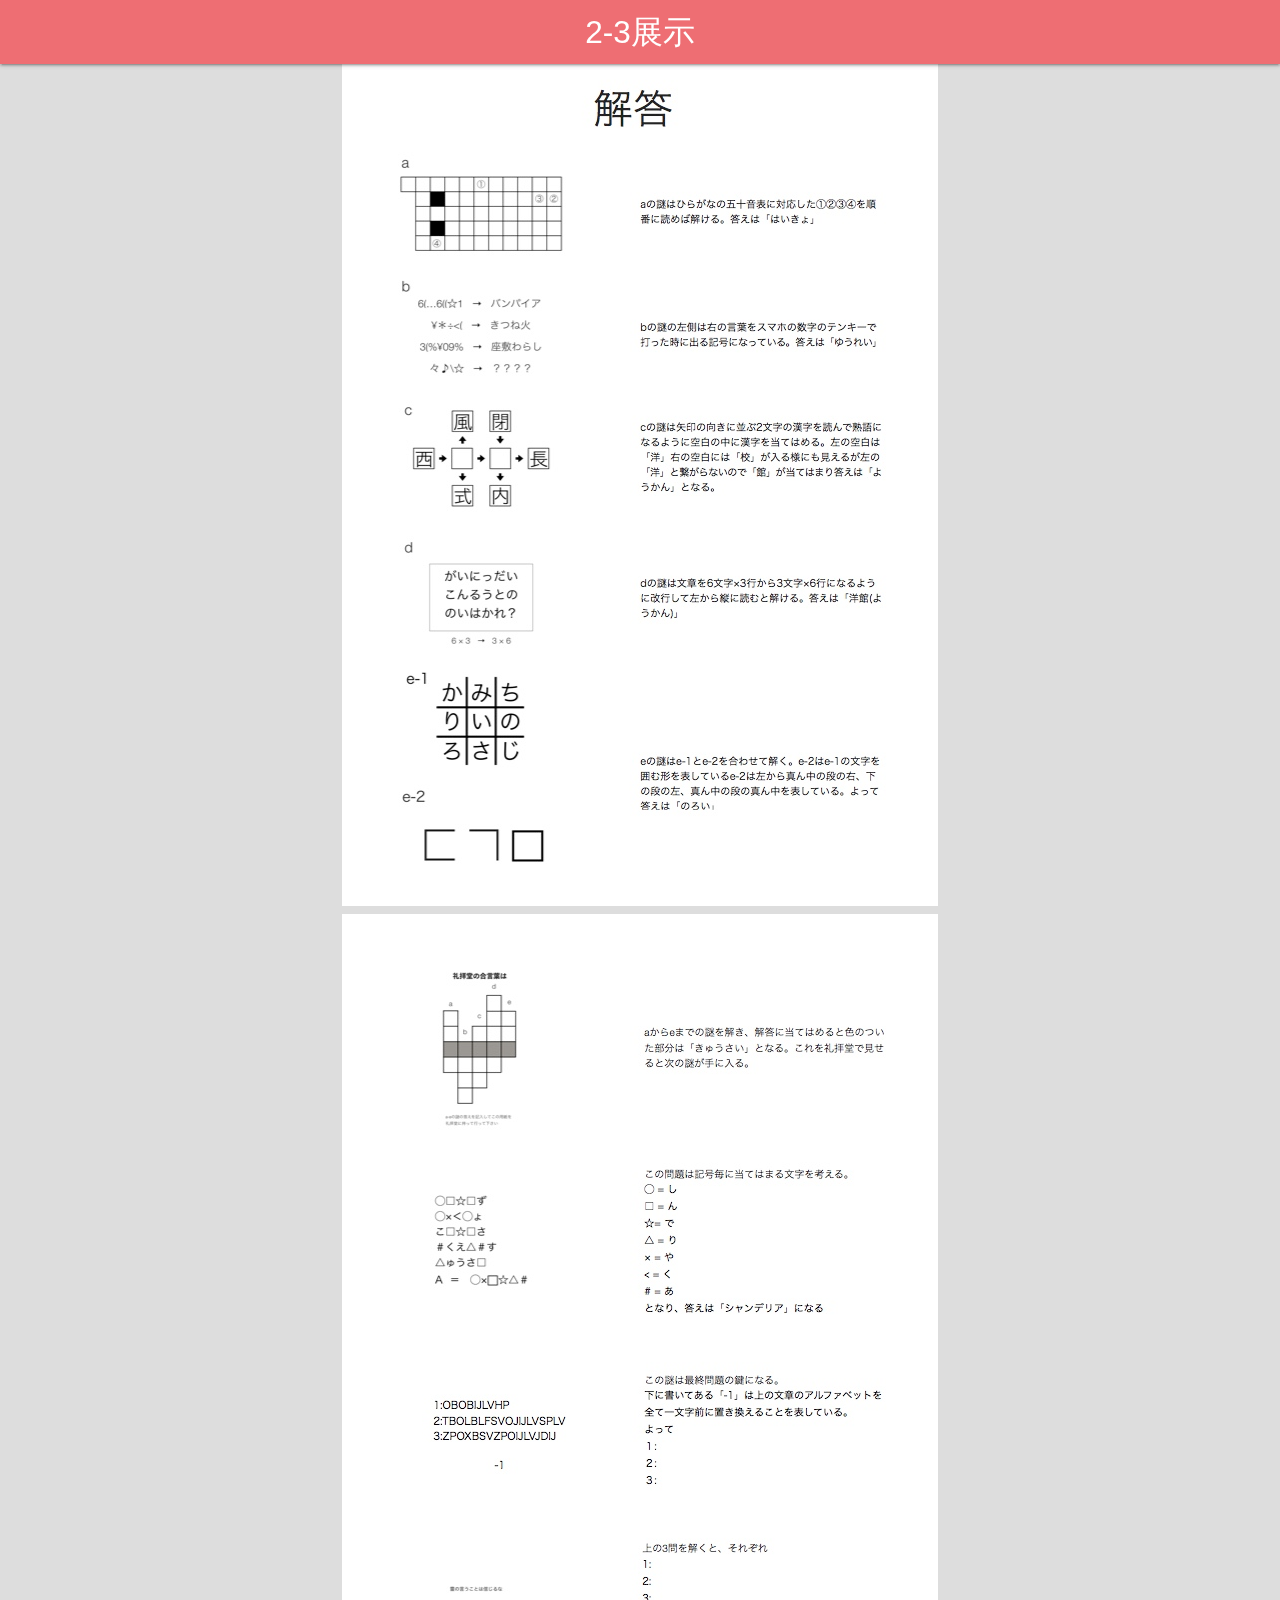
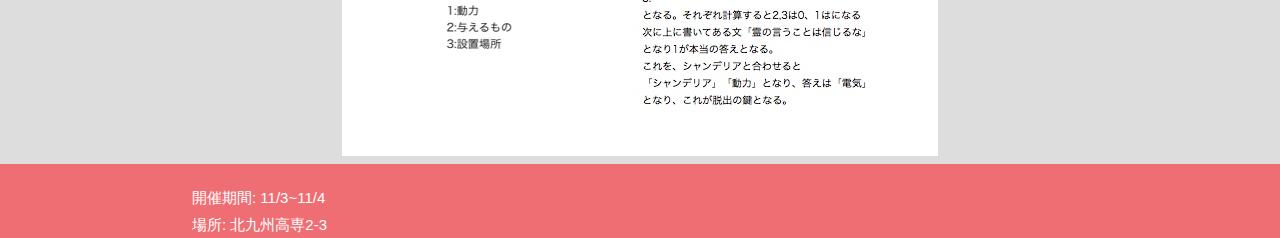
==== 2-3展示用.html @ b3929832 "b" ====
<!doctype html>
<html>
<head>
<meta charset="UTF-8">
<title>2-3展示用</title>
	
	<link href="https://fonts.googleapis.com/icon?family=Material+Icons" rel="stylesheet">
	<link rel="stylesheet" href="https://cdnjs.cloudflare.com/ajax/libs/materialize/1.0.0/css/materialize.min.css">
	<link rel="stylesheet" href="reset.css">
	<link rel="stylesheet" href="answer.css">
</head>

<body>
	<header>
		<div class="navbar-fixed">
				<nav>
					<div class="nav-wrapper　z-depth-5">
						<a href="#" class="brand-logo center"><p>2-3展示</p></a>
					</div>
				</nav>
			</div>
	</header>
	<main>
		<div class="mc">
			
			<div class="answers">
				<p><img src="img/展示1.jpg" alt="展示1"></p>
				<p><img src="img/展示2.jpg" alt="展示2"></p>
			</div>
			
			
		</div>
	</main>
	<footer class="page-footer">
		<div class="container">
			<p>開催期間: 11/3~11/4</p>
			<p>場所: 北九州高専2-3</p>
		</div>
	</footer>
	<script src="https://cdnjs.cloudflare.com/ajax/libs/materialize/1.0.0/js/materialize.min.js"></script>
</body>
</html>
---- answer.css ----
@media screen and (min-width:481px){
	body{
		background: #ddd;
	}
	.mc{
		width: 1200px;
		margin: 0 auto;
		background: #ddd;
	}
	.answers{
		margin: 0 auto;
		text-align: center;
	}
}
@media screen and (max-width:480px){
	
}
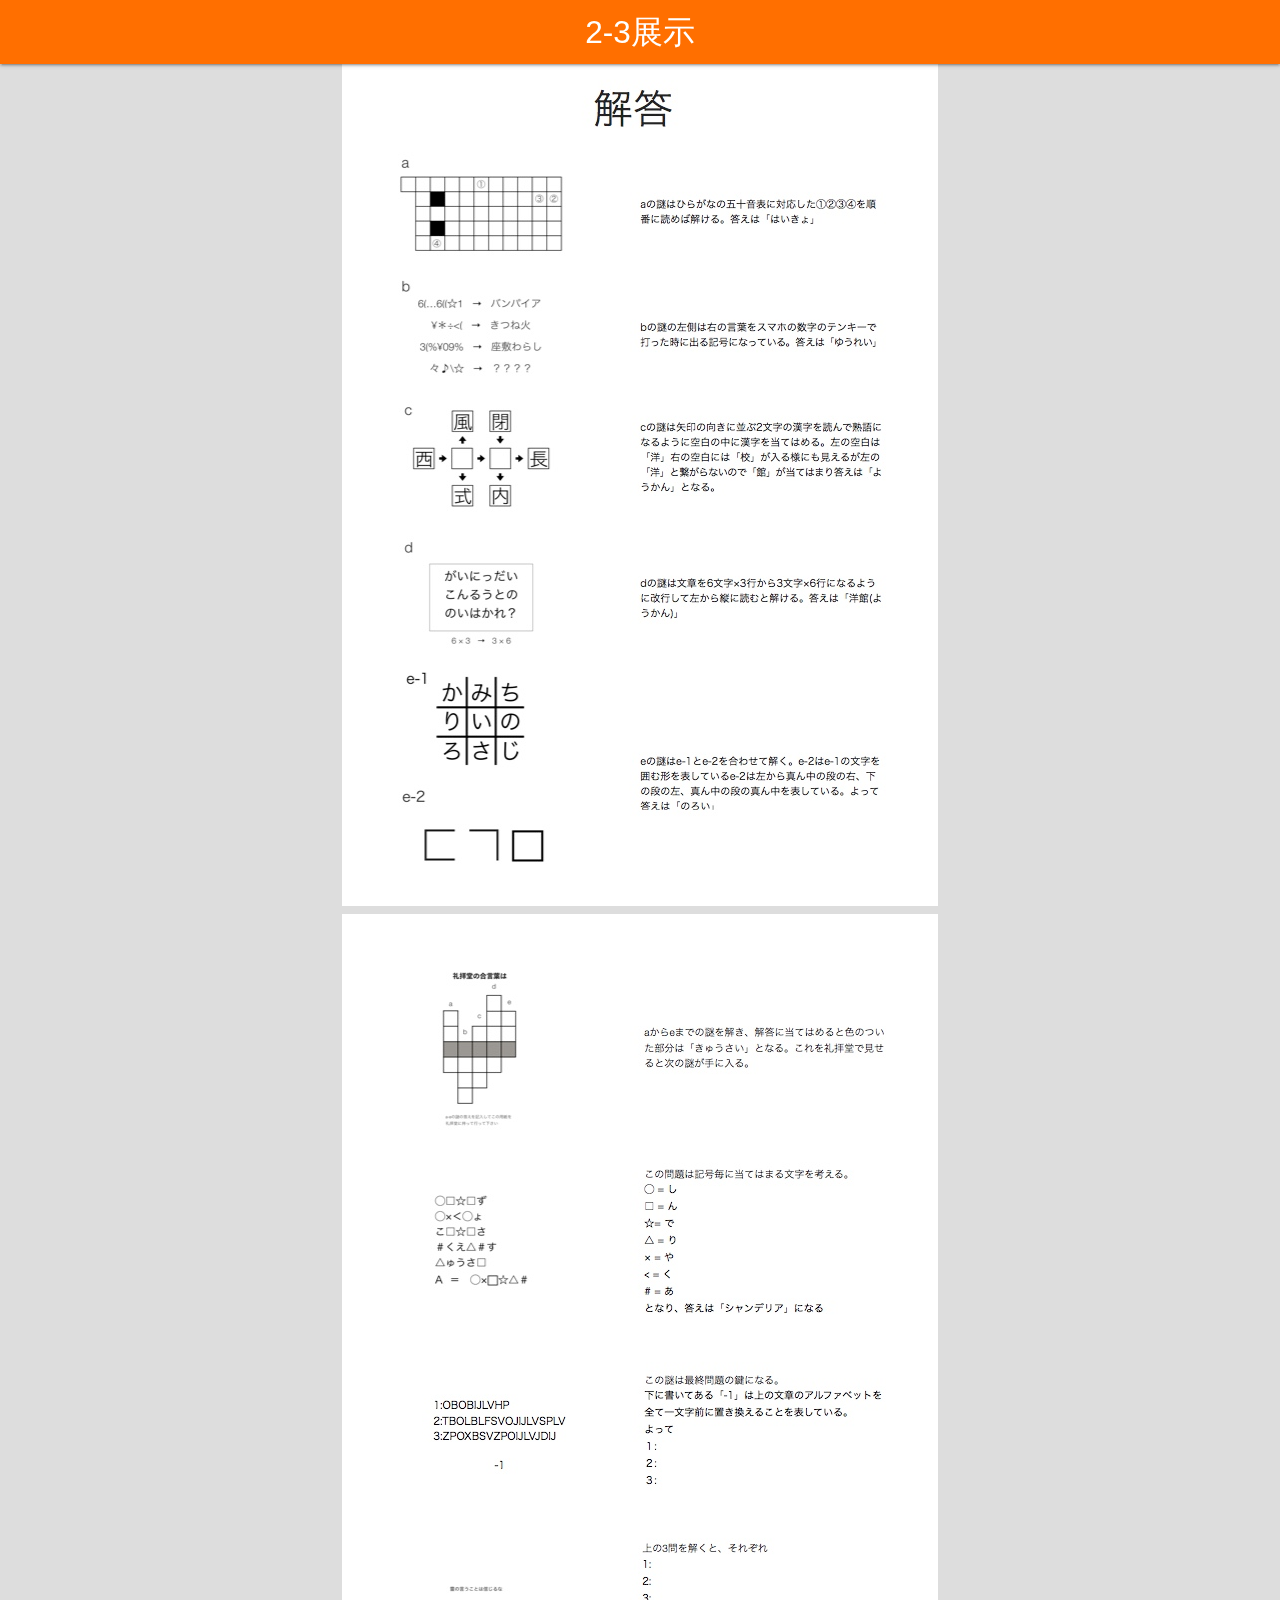
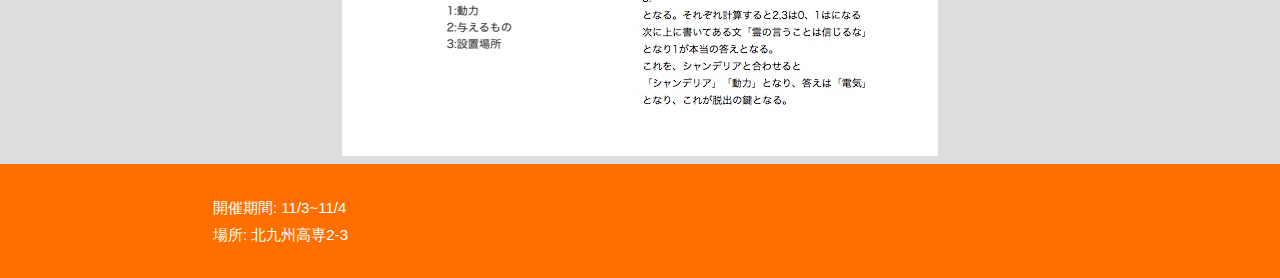
==== commit c5d01032: "f" ====
--- a/2-3展示用.html
+++ b/2-3展示用.html
@@ -3,7 +3,8 @@
 <head>
 <meta charset="UTF-8">
 <title>2-3展示用</title>
-	
+	<meta name="viewport" content="width=device-width,initial-scale=1">
+	<meta name="Description" content="北九州高専　高専祭　2-3解答表示用のホームページです。">
 	<link href="https://fonts.googleapis.com/icon?family=Material+Icons" rel="stylesheet">
 	<link rel="stylesheet" href="https://cdnjs.cloudflare.com/ajax/libs/materialize/1.0.0/css/materialize.min.css">
 	<link rel="stylesheet" href="reset.css">
@@ -13,7 +14,7 @@
 <body>
 	<header>
 		<div class="navbar-fixed">
-				<nav>
+				<nav class="#ff6f00 amber darken-4">
 					<div class="nav-wrapper　z-depth-5">
 						<a href="#" class="brand-logo center"><p>2-3展示</p></a>
 					</div>
@@ -31,7 +32,7 @@
 			
 		</div>
 	</main>
-	<footer class="page-footer">
+	<footer class="page-footer #ff6f00 amber darken-4">
 		<div class="container">
 			<p>開催期間: 11/3~11/4</p>
 			<p>場所: 北九州高専2-3</p>
--- a/answer.css
+++ b/answer.css
@@ -1,3 +1,6 @@
+.page-footer{
+	padding: 2em;
+}
 @media screen and (min-width:481px){
 	body{
 		background: #ddd;
@@ -13,5 +16,7 @@
 	}
 }
 @media screen and (max-width:480px){
-	
+	body{
+		background: #ddd;
+	}
 }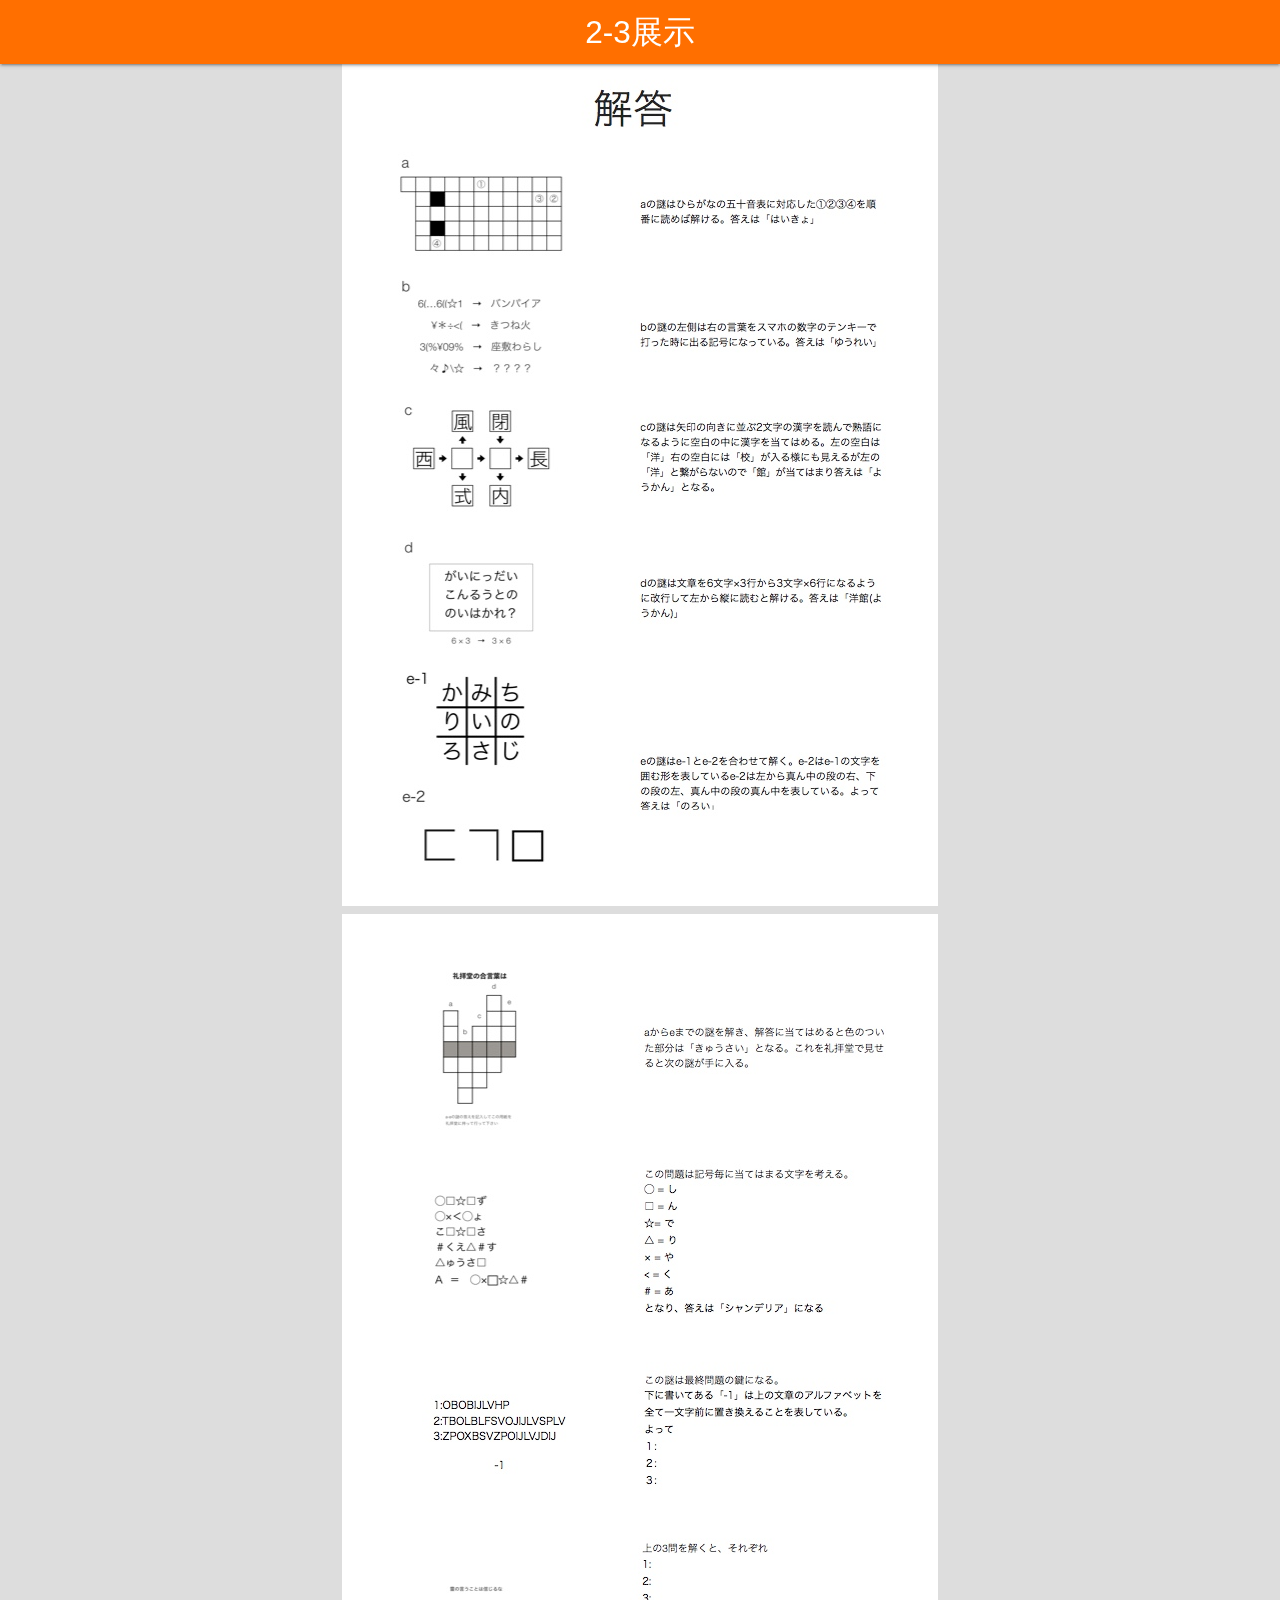
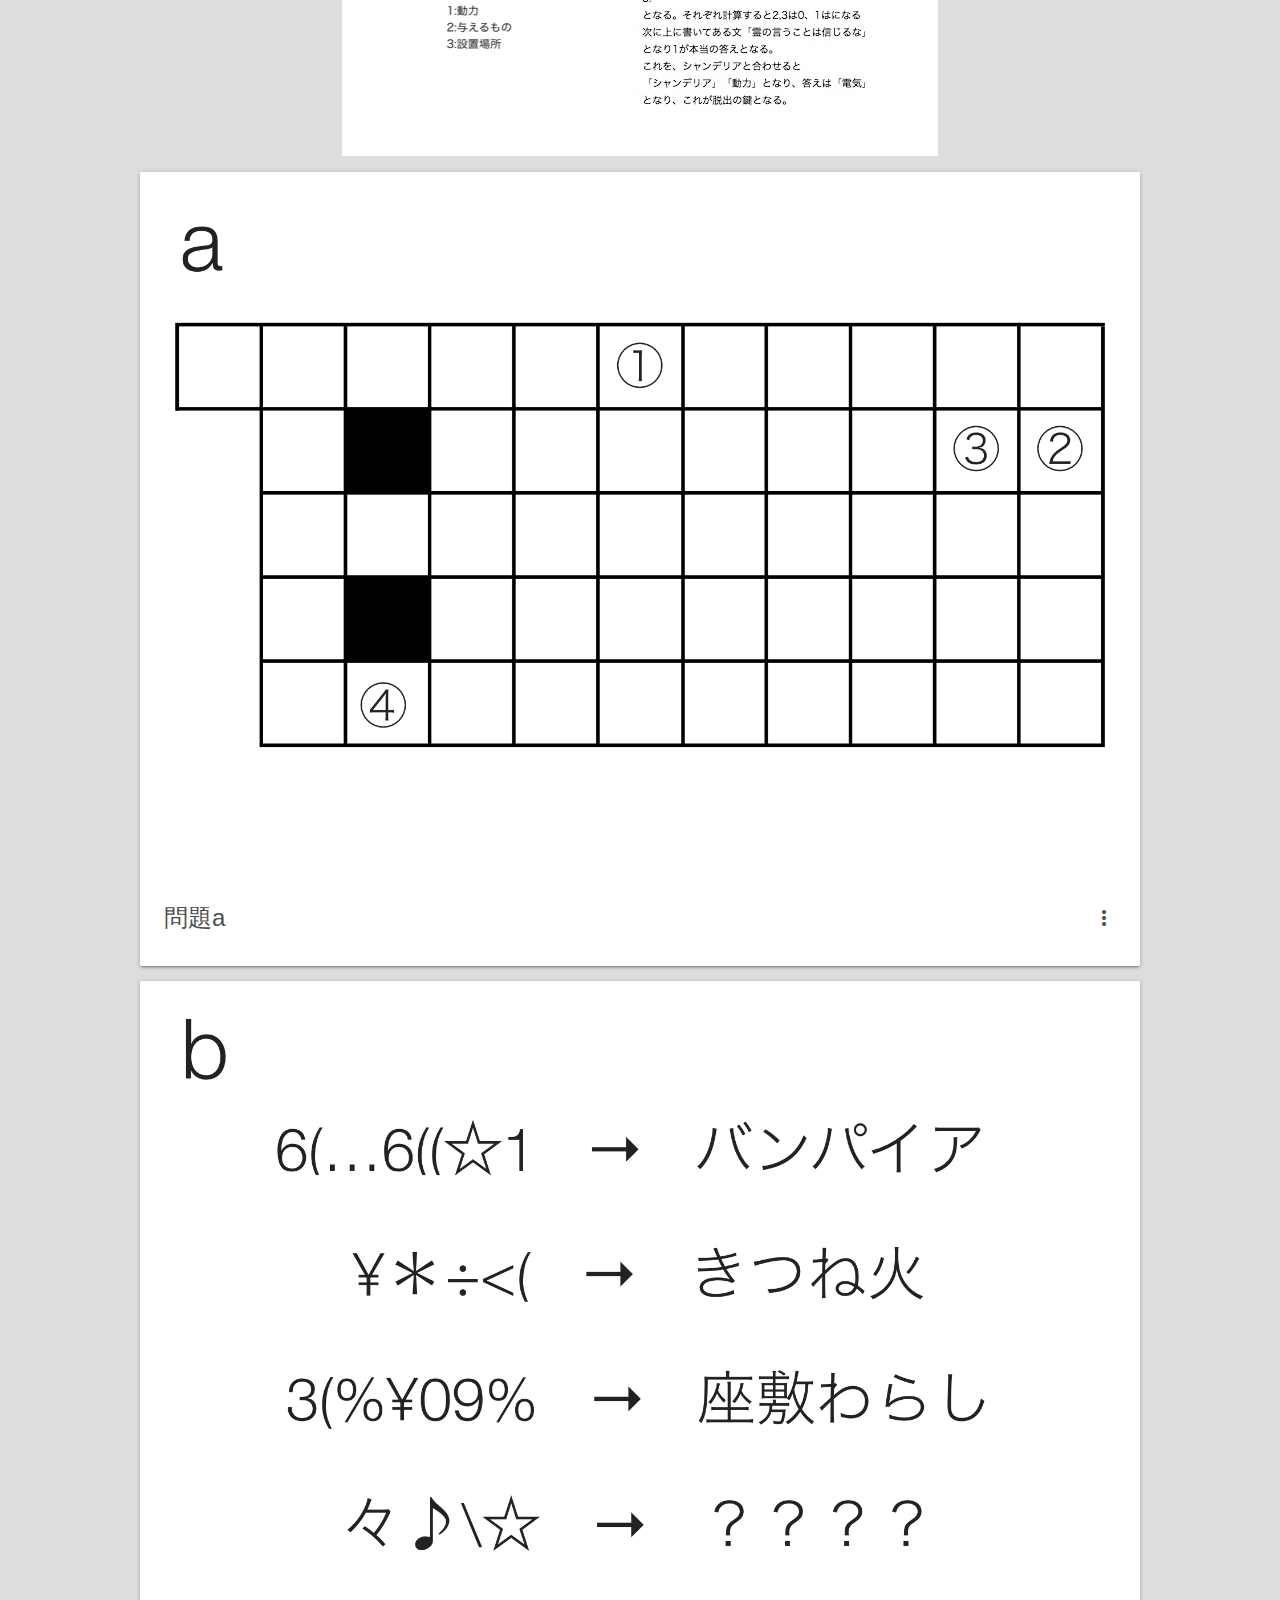
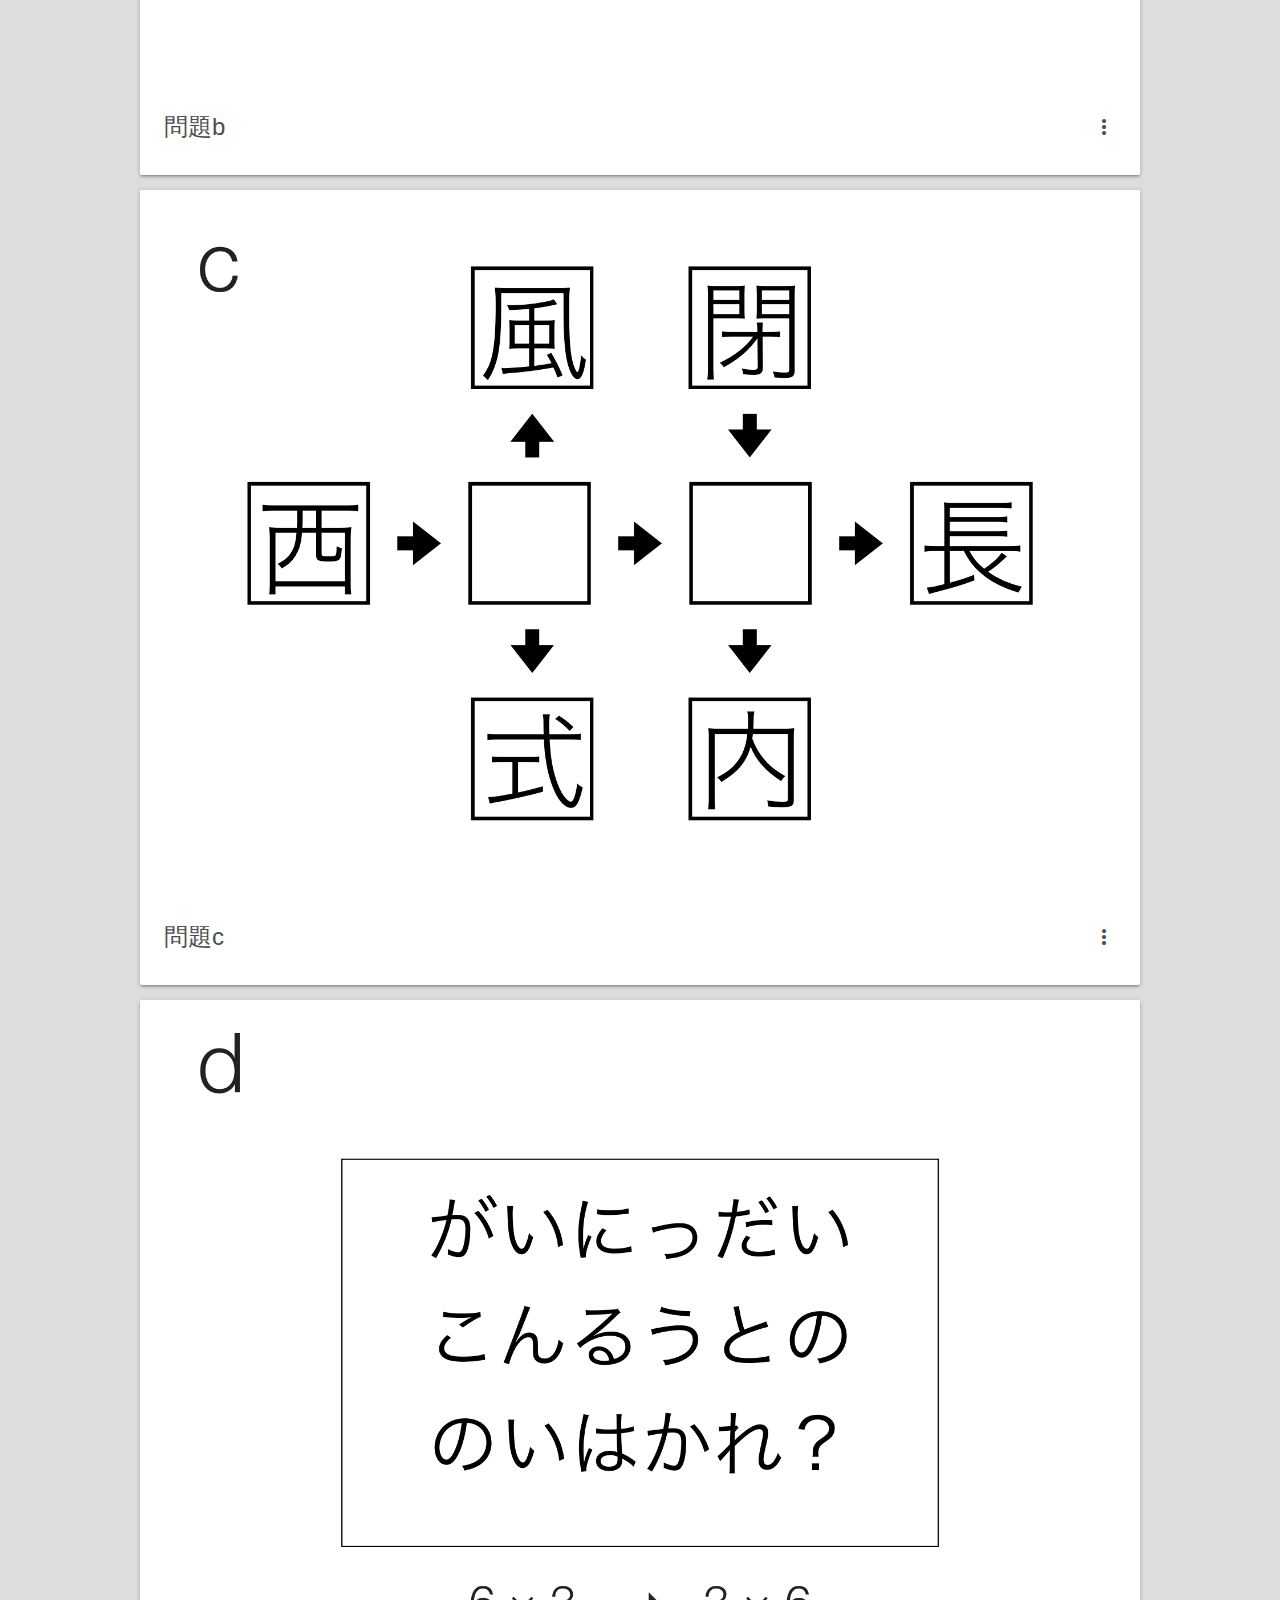
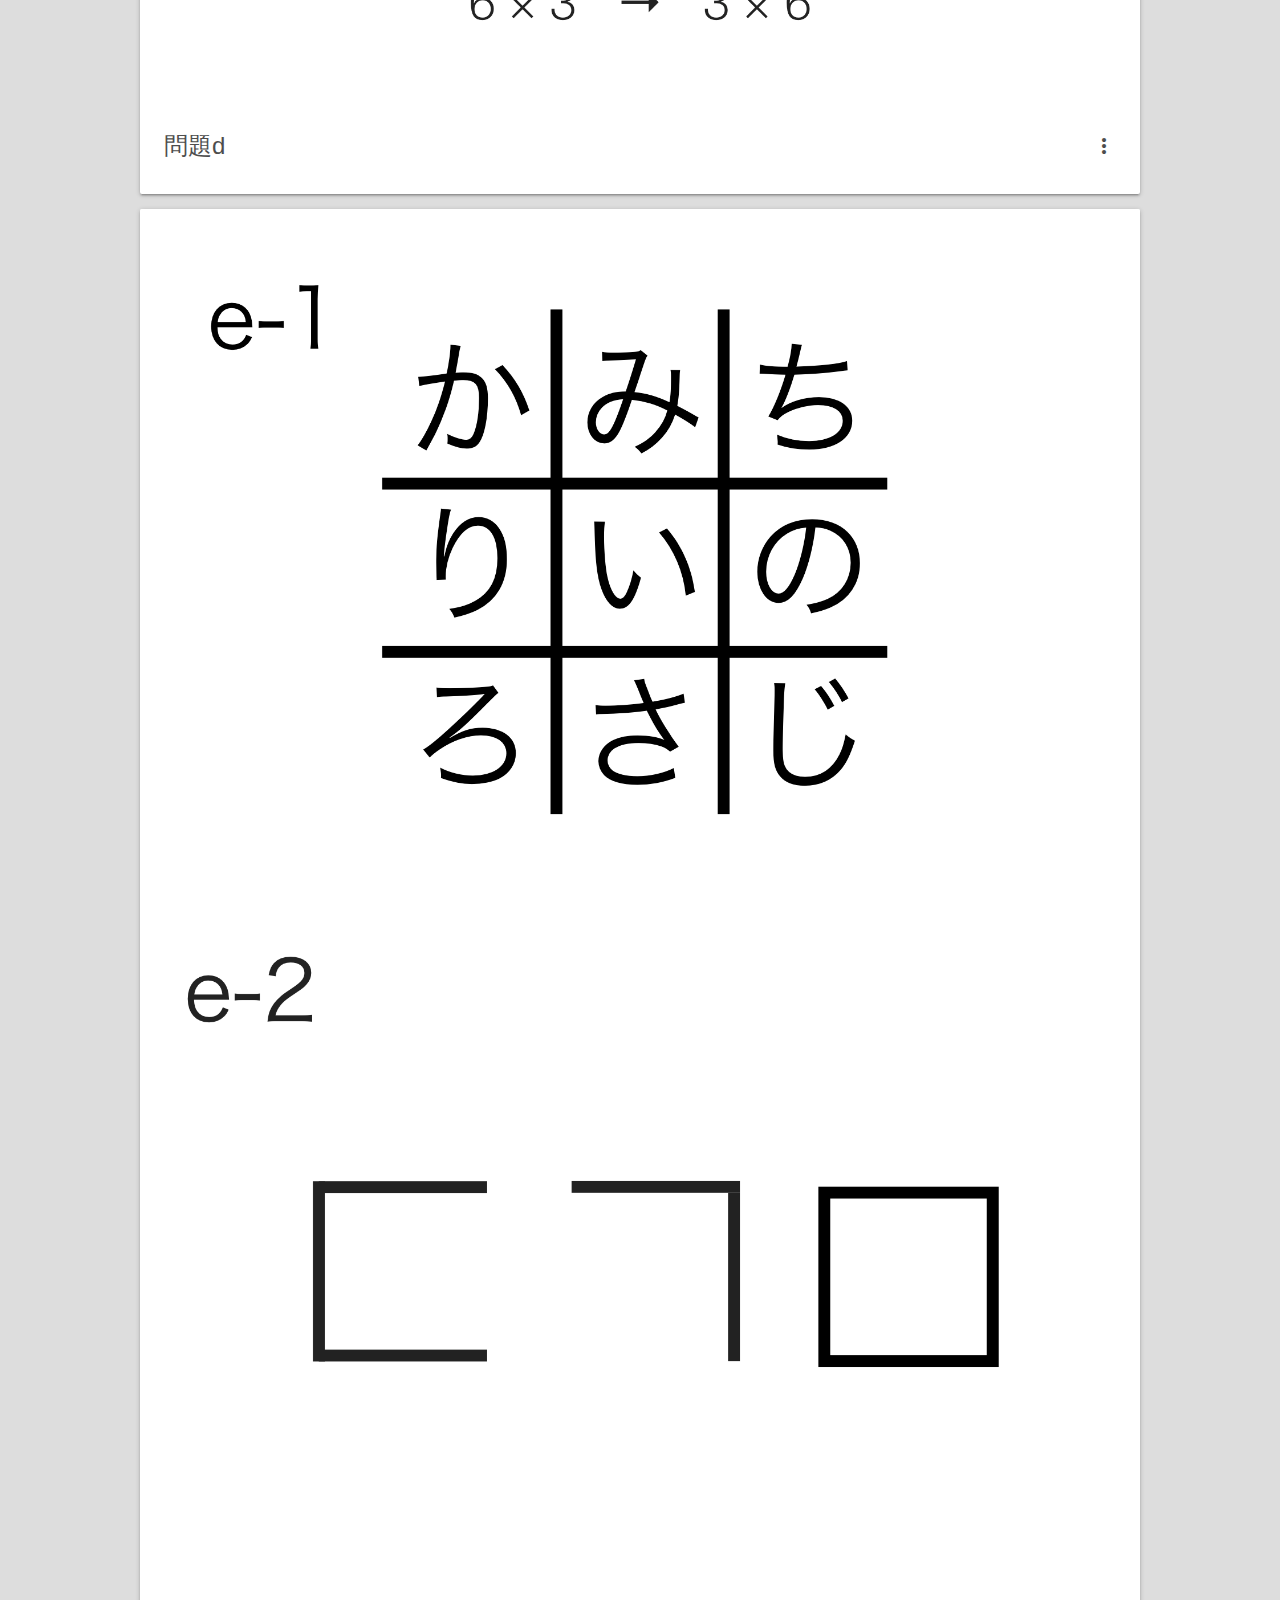
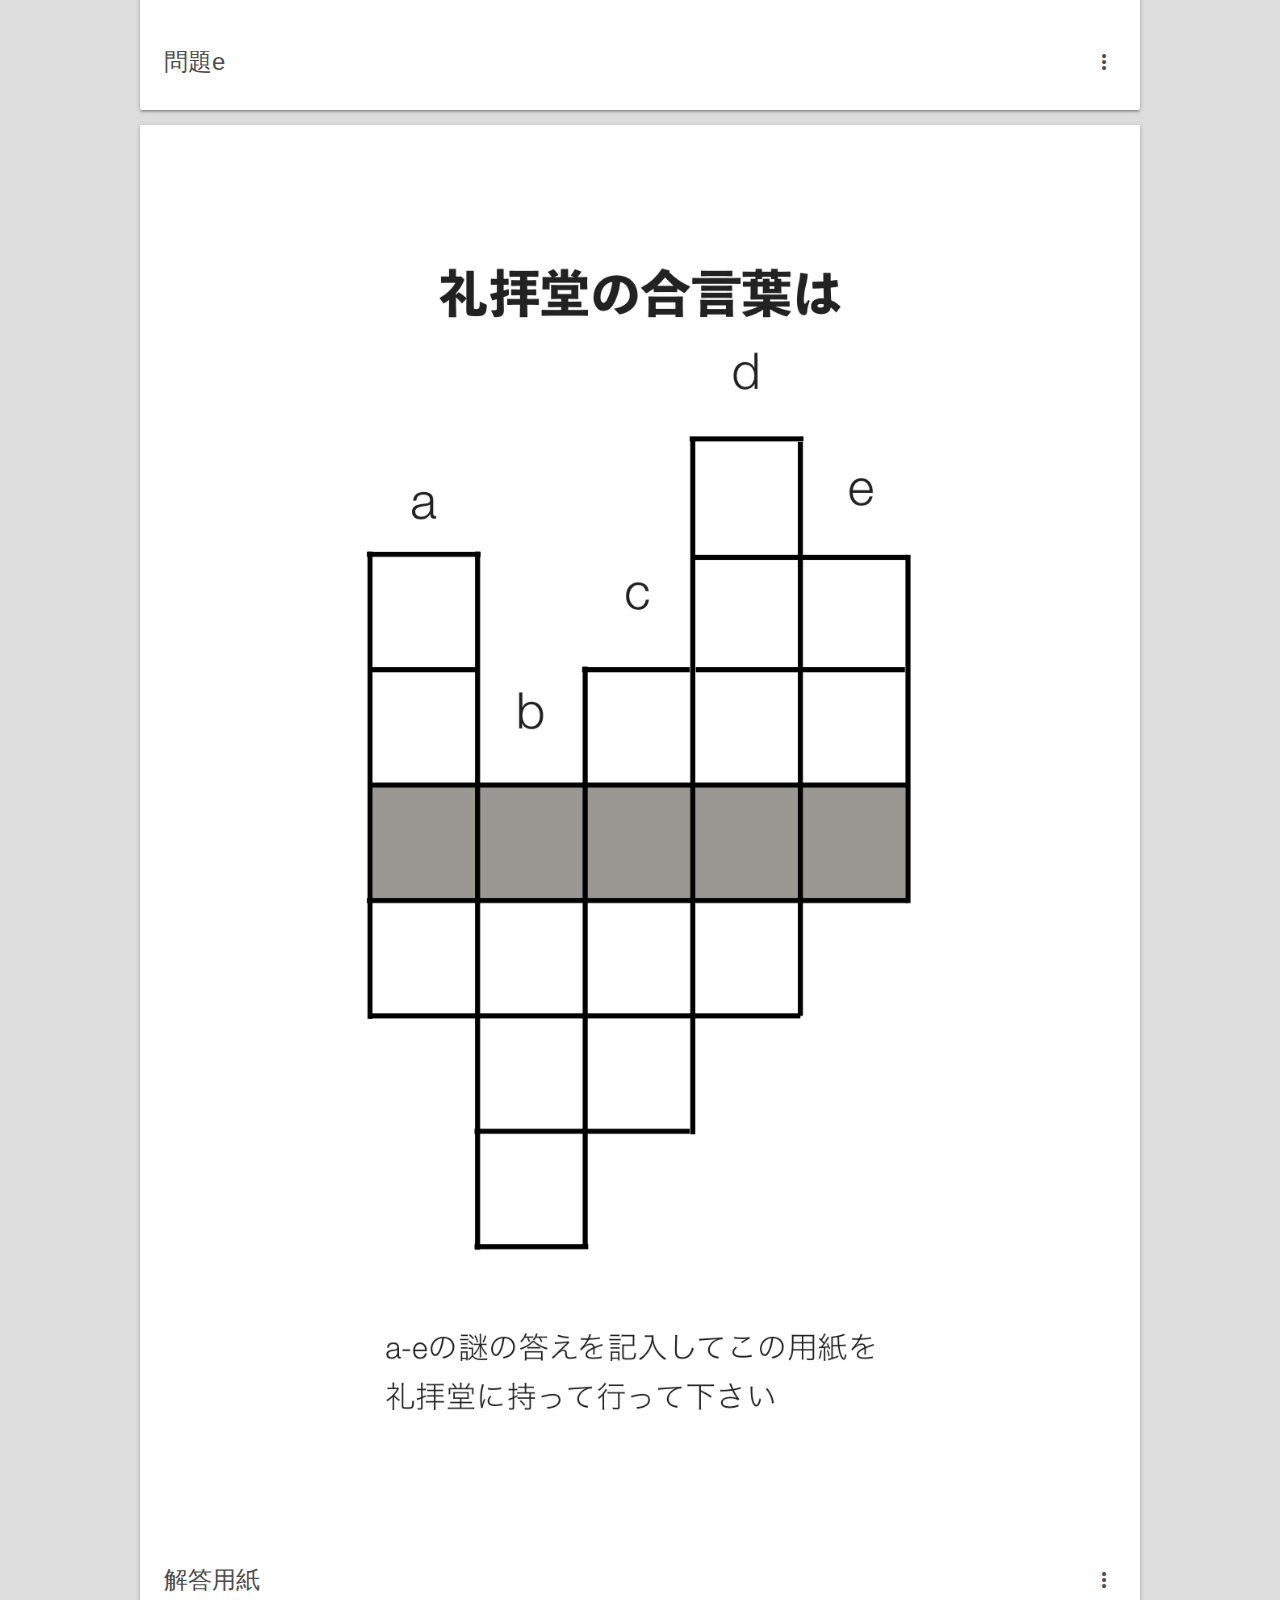
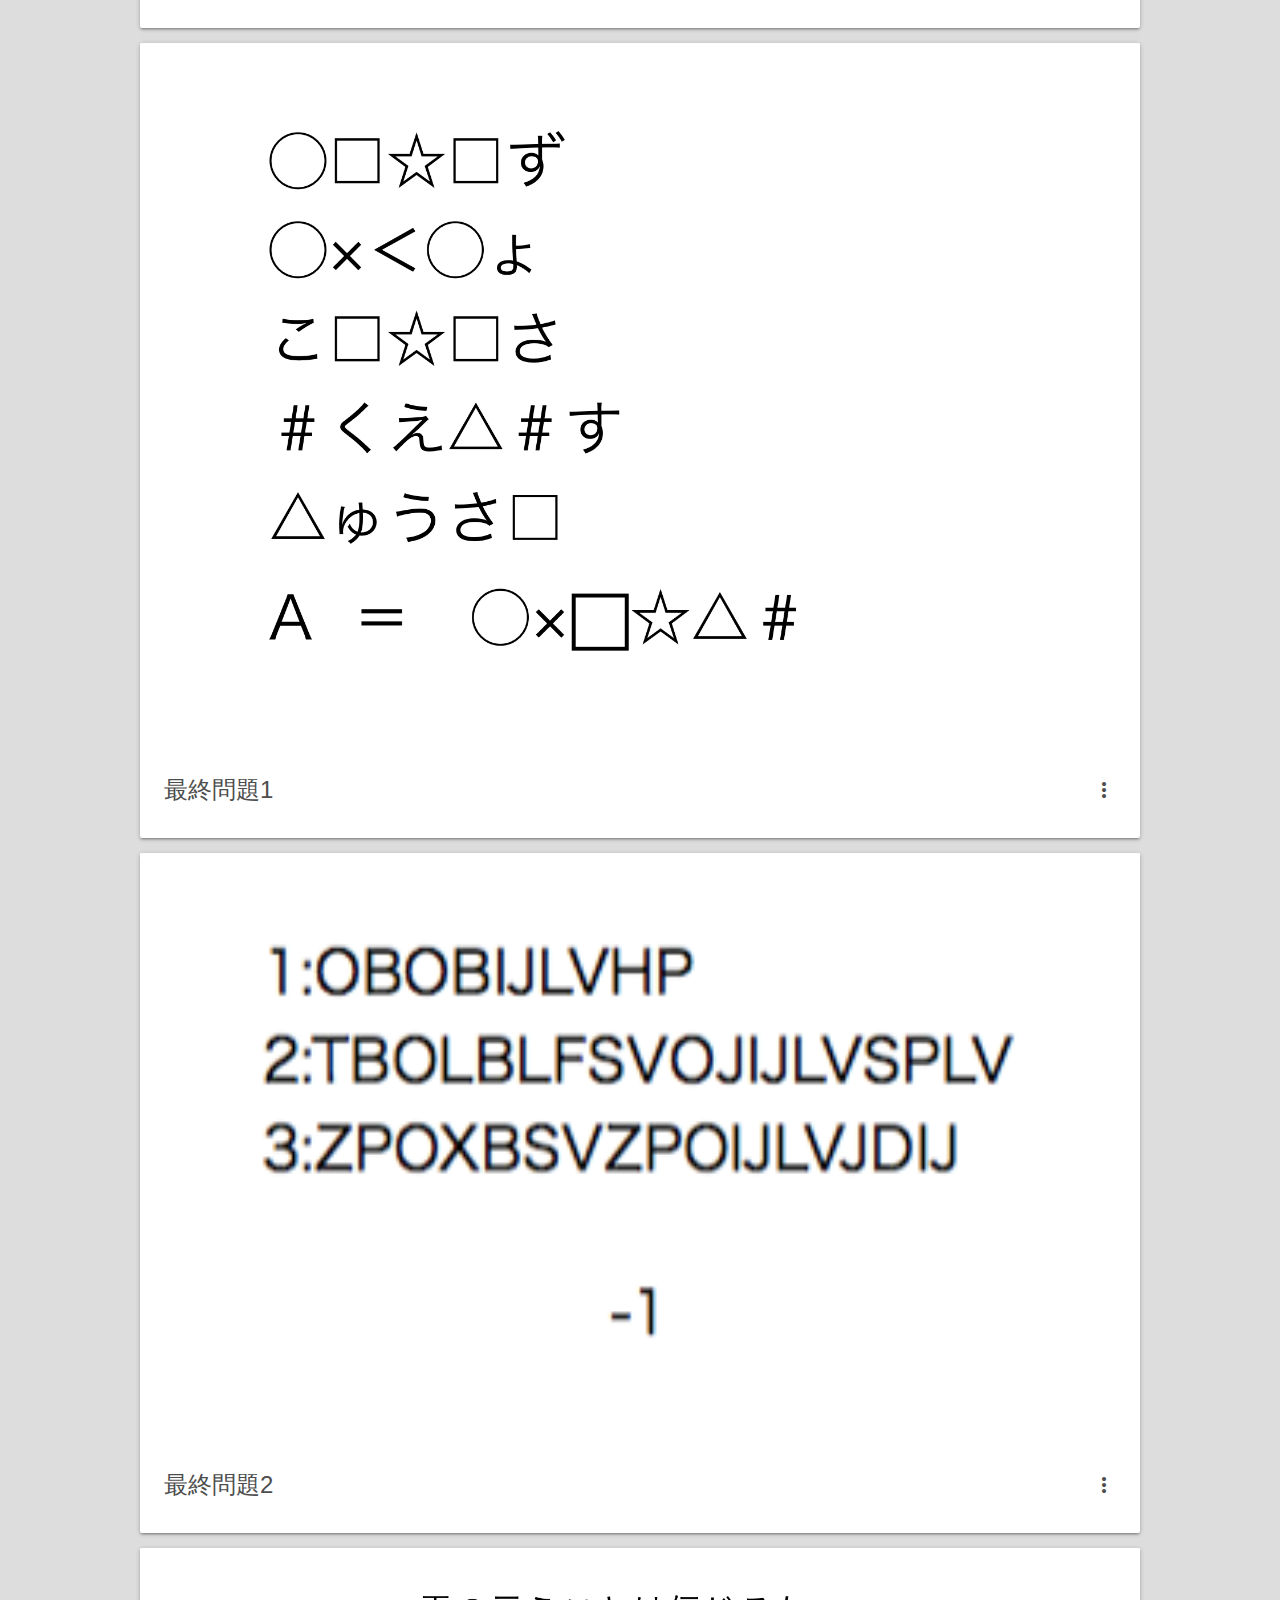
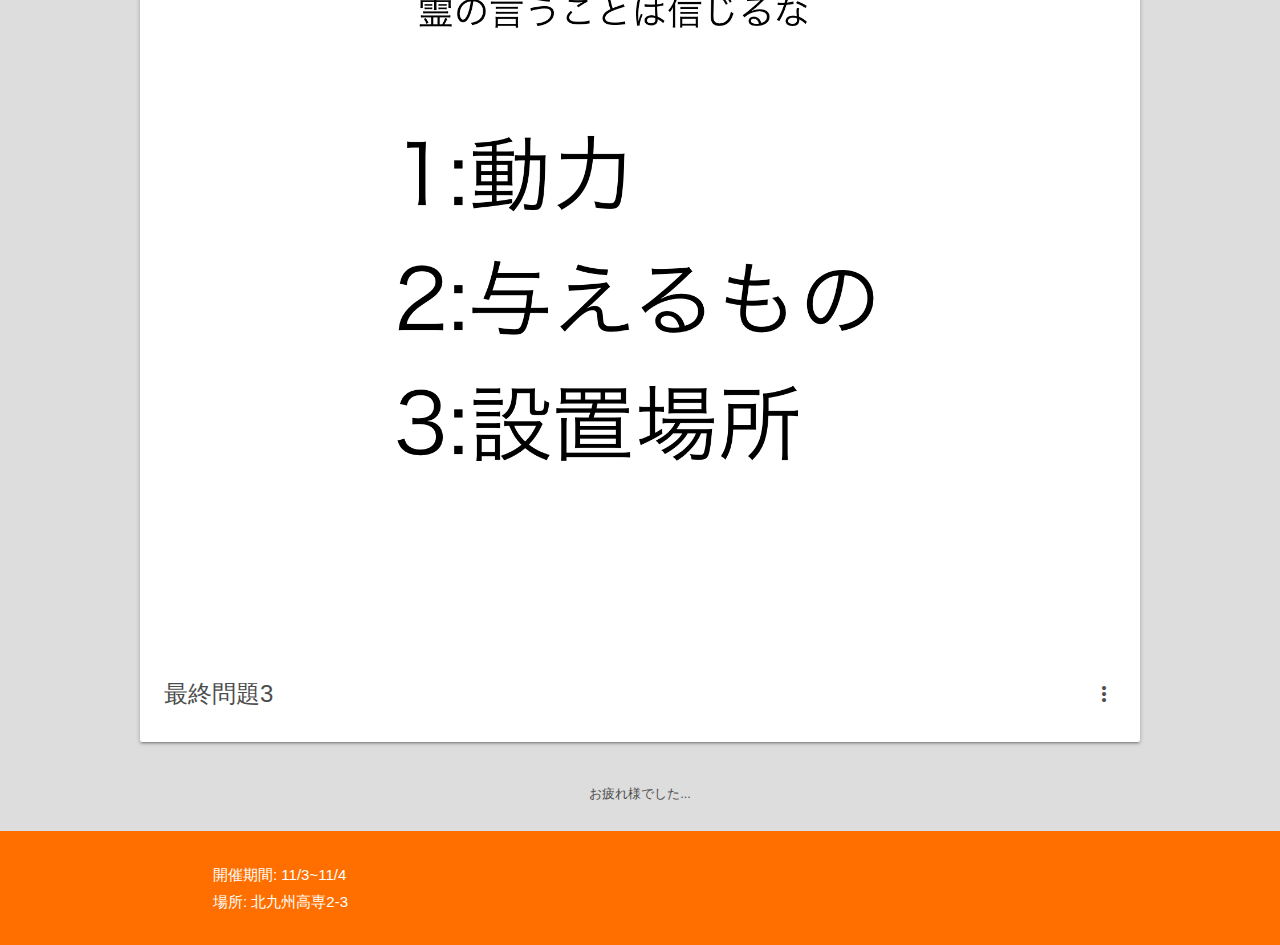
==== commit 2ecd4997: "g" ====
--- a/2-3展示用.html
+++ b/2-3展示用.html
@@ -29,6 +29,121 @@
 				<p><img src="img/展示2.jpg" alt="展示2"></p>
 			</div>
 			
+			<div class="quizs">
+				<div class="quiz1 card hoverable">
+					<div class="card-image waves-effect waves-block waves-light">
+						<img src="img/a.png" alt="a" class="activator">
+					</div>
+					<div class="card-content">
+						<span class="card-title activator">問題a<i class="material-icons right">more_vert</i></span>
+					</div>
+					<div class="card-reveal">
+						<span class="card-title">問題a<i class="material-icons right">close</i></span>
+						<p>aの謎はひらがなの五十音表に対応した①②③④を順番に読めば解ける。答えは「はいきょ」</p>
+					</div>
+				</div>
+				<div class="quiz2 card hoverable">
+					<div class="card-image waves-effect waves-block waves-light">
+						<img src="img/b.png" alt="b" class="activator">
+					</div>
+					<div class="card-content">
+						<span class="card-title activator">問題b<i class="material-icons right">more_vert</i></span>
+					</div>
+					<div class="card-reveal">
+						<span class="card-title">問題b<i class="material-icons right">close</i></span>
+						<p>bの謎の左側は右の言葉をスマホのテンキーで打った時に出る記号になっている。答えは「ゆうれい」</p>
+					</div>
+				</div>
+				<div class="quiz3 card hoverable">
+					<div class="card-image waves-effect waves-block waves-light">
+						<img src="img/c.png" alt="c" class="activator">
+					</div>
+					<div class="card-content">
+						<span class="card-title activator">問題c<i class="material-icons right">more_vert</i></span>
+					</div>
+					<div class="card-reveal">
+						<span class="card-title">問題c<i class="material-icons right">close</i></span>
+						<p>cの謎は矢印の向きに並ぶ二文字の漢字を読んで熟語になるように空白の中に漢字を当てはめる。左の空白は「洋」右の空白には「館」が当てはまり答えは「ようかん」となる。</p>
+					</div>
+				</div>
+				<div class="quiz4 card hoverable">
+					<div class="card-image waves-effect waves-block waves-light">
+						<img src="img/d.png" alt="d" class="activator">
+					</div>
+					<div class="card-content">
+						<span class="card-title activator">問題d<i class="material-icons right">more_vert</i></span>
+					</div>
+					<div class="card-reveal">
+						<span class="card-title">問題d<i class="material-icons right">close</i></span>
+						<p>dの謎は文章を6文字×3行から3文字×6行になるように改行して左から縦に読むと解ける。答えは「洋館(ようかん)」</p>
+					</div>
+				</div>
+				<div class="quiz5 card hoverable">
+					<div class="card-image waves-effect waves-block waves-light">
+						<img src="img/e-1.png" alt="e-1" class="activator">
+						<img src="img/e-2.png" alt="e-2" class="activator">
+					</div>
+					<div class="card-content">
+						<span class="card-title activator">問題e<i class="material-icons right">more_vert</i></span>
+					</div>
+					<div class="card-reveal">
+						<span class="card-title">問題e<i class="material-icons right">close</i></span>
+						<p>eの謎はe-1とe-2を合わせて解く。e-2はe-1の文字を囲む形を表しているe-2は左から真ん中の段の右、下の段の左、真ん中の段の真ん中を表している。よって答えは「のろい」</p>
+					</div>
+				</div>
+				<div class="quiz6 card hoverable">
+					<div class="card-image waves-effect waves-block waves-light">
+						<img src="img/回答用紙.png" alt="解答用紙" class="activator">
+					</div>
+					<div class="card-content">
+						<span class="card-title activator">解答用紙<i class="material-icons right">more_vert</i></span>
+					</div>
+					<div class="card-reveal">
+						<span class="card-title">解答用紙<i class="material-icons right">close</i></span>
+						<p>aからeまでの謎を解き、解答に当てはめると色のついた部分は「きゅうさい」となる。これを礼拝堂で見せると次の謎が手に入る。</p>
+					</div>
+				</div>
+				<div class="quiz7 card hoverable">
+					<div class="card-image waves-effect waves-block waves-light">
+						<img src="img/最終問題1.png" alt="最終問題1" class="activator">
+					</div>
+					<div class="card-content">
+						<span class="card-title activator">最終問題1<i class="material-icons right">more_vert</i></span>
+					</div>
+					<div class="card-reveal">
+						<span class="card-title">最終問題1<i class="material-icons right">close</i></span>
+						<p>この問題は記号に当てはまる文字を考える。<br>しんでんず、しやくしょ、こんでんさ、あくえりあす、りゅうさん、となるので<br>○ = し<br>□ = ん<br>☆ = で<br>△ = り<br>☓ = や<br># = あ<br>となり、答えは「シャンデリア」になる。</p>
+					</div>
+				</div>
+				<div class="quiz8 card hoverable">
+					<div class="card-image waves-effect waves-block waves-light">
+						<img src="img/最終問題3.png" alt="最終問題3" class="activator">
+					</div>
+					<div class="card-content">
+						<span class="card-title activator">最終問題2<i class="material-icons right">more_vert</i></span>
+					</div>
+					<div class="card-reveal">
+						<span class="card-title">最終問題2<i class="material-icons right">close</i></span>
+						<p>この謎は最終問題の鍵になる。下に書いてある「-1」は上の文章のアルファベットを全て一文字前に置き換えることを表している。よって<br>１:<br>２: <br>３:</p>
+					</div>
+				</div>
+				<div class="quiz9 card hoverable">
+					<div class="card-image waves-effect waves-block waves-light">
+						<img src="img/最終問題２.png" alt="最終問題2" class="activator">
+					</div>
+					<div class="card-content">
+						<span class="card-title activator">最終問題3<i class="material-icons right">more_vert</i></span>
+					</div>
+					<div class="card-reveal">
+						<span class="card-title">最終問題3<i class="material-icons right">close</i></span>
+						<p>上の三問を解くと、それぞれ<br>1 <br>2 <br>3 <br>となる。それぞれ計算すると2,3は0、1はになる次に上に書いてある文「霊の言うことは信じるな」となり1が本当の答えとなる。これを、シャンデリアと合わせると「シャンデリア」「動力」となり、答えは「電気」となり、これが脱出の鍵となる。</p>
+					</div>
+				</div>
+				<div class="message">
+					<h3>お疲れ様でした...</h3>
+				</div>
+				
+			</div>
 			
 		</div>
 	</main>
--- a/answer.css
+++ b/answer.css
@@ -1,5 +1,12 @@
 .page-footer{
 	padding: 2em;
+}
+.message{
+	padding: 2em;
+}
+.message h3{
+	text-align: center;
+	font-size: 85%;
 }
 @media screen and (min-width:481px){
 	body{
@@ -14,9 +21,17 @@
 		margin: 0 auto;
 		text-align: center;
 	}
+	.quizs{
+		margin: 0 auto;
+		width: 1000px;
+	}
 }
 @media screen and (max-width:480px){
 	body{
 		background: #ddd;
 	}
+	.mc{
+		width: 90%;
+		margin: 0 auto;
+	}
 }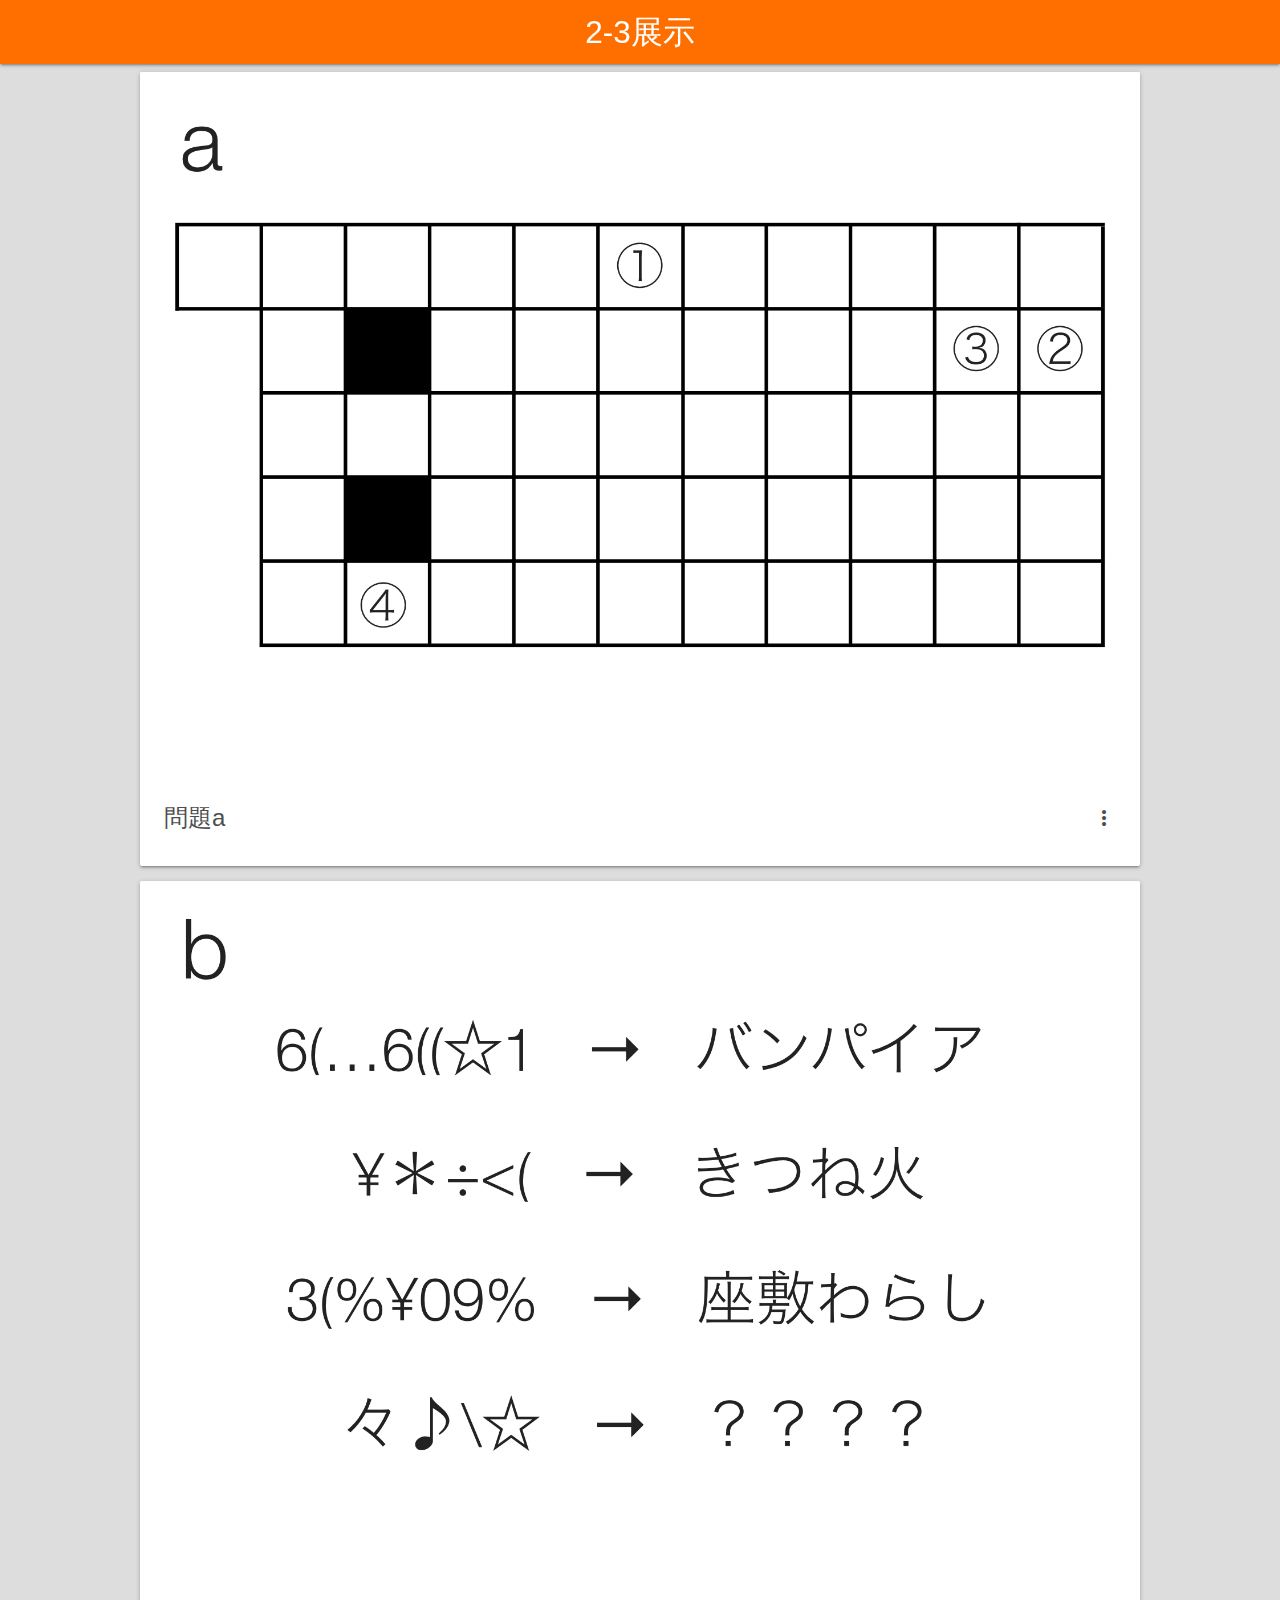
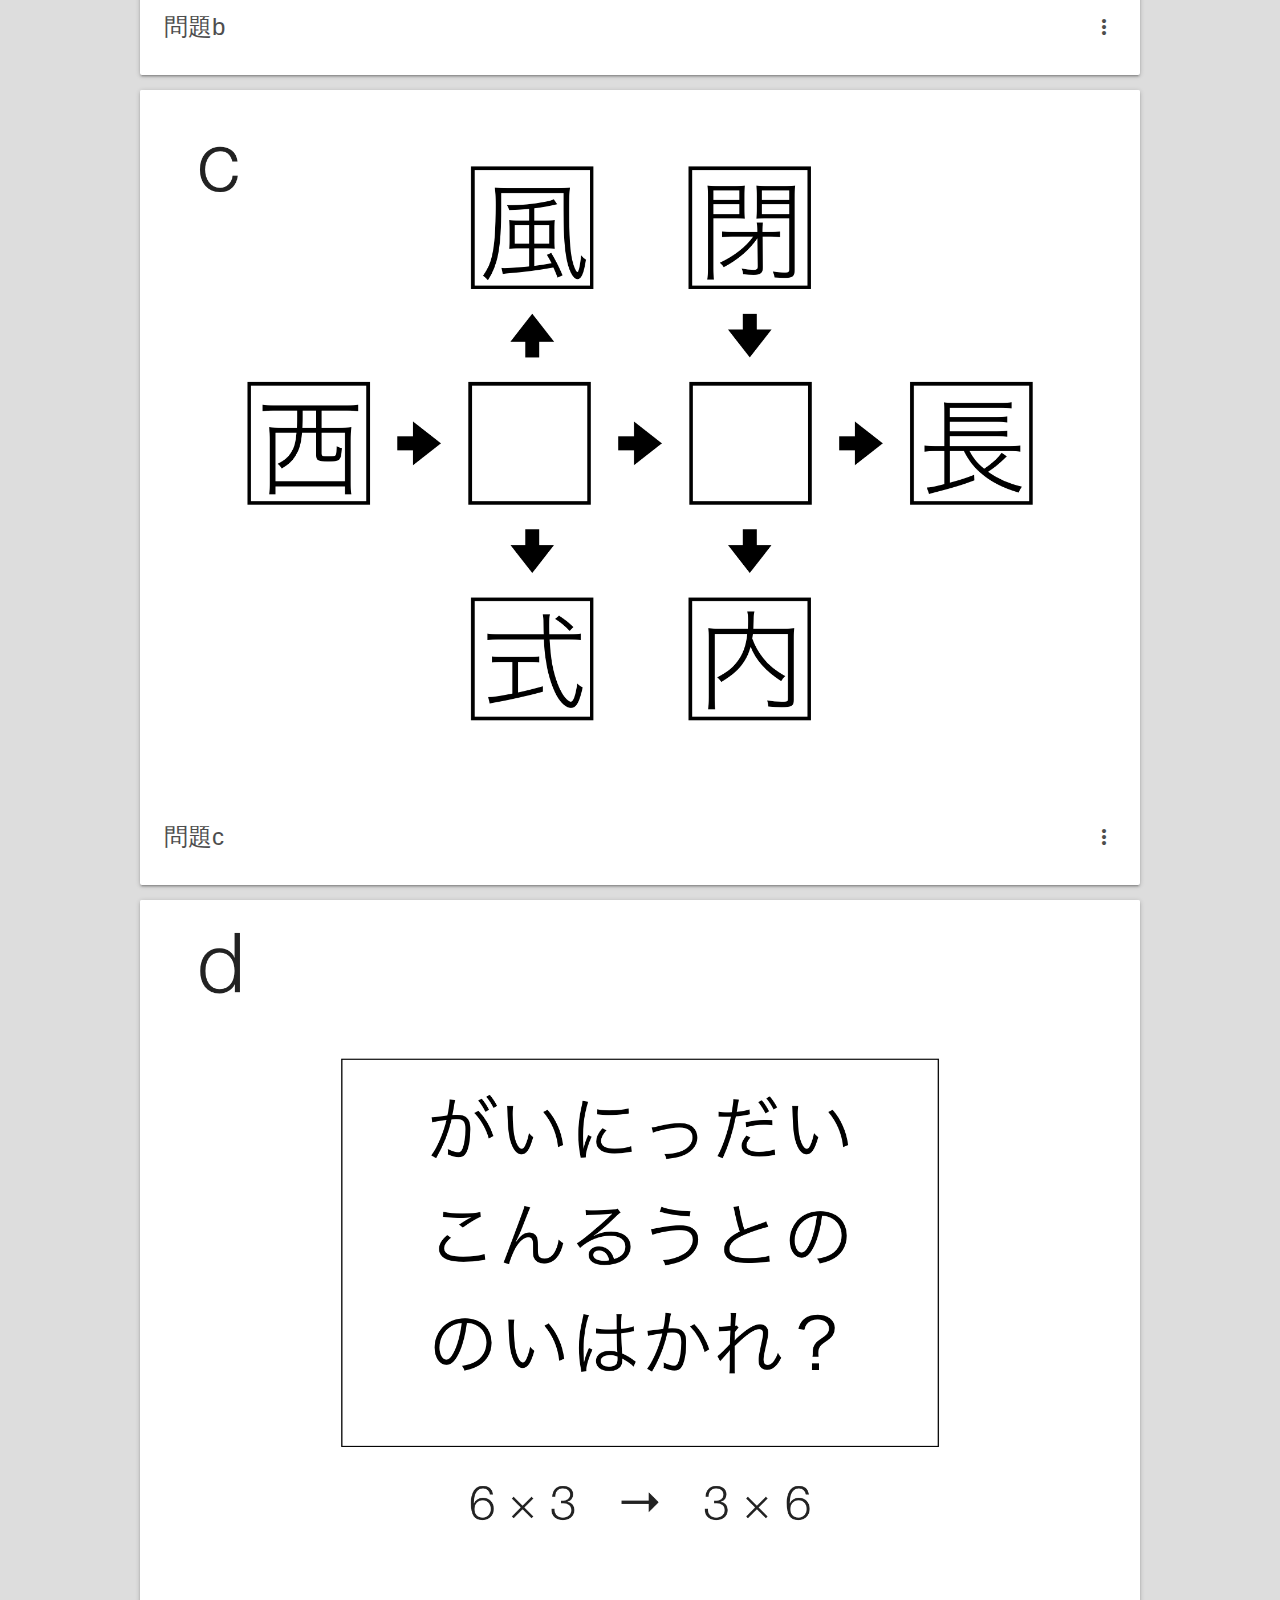
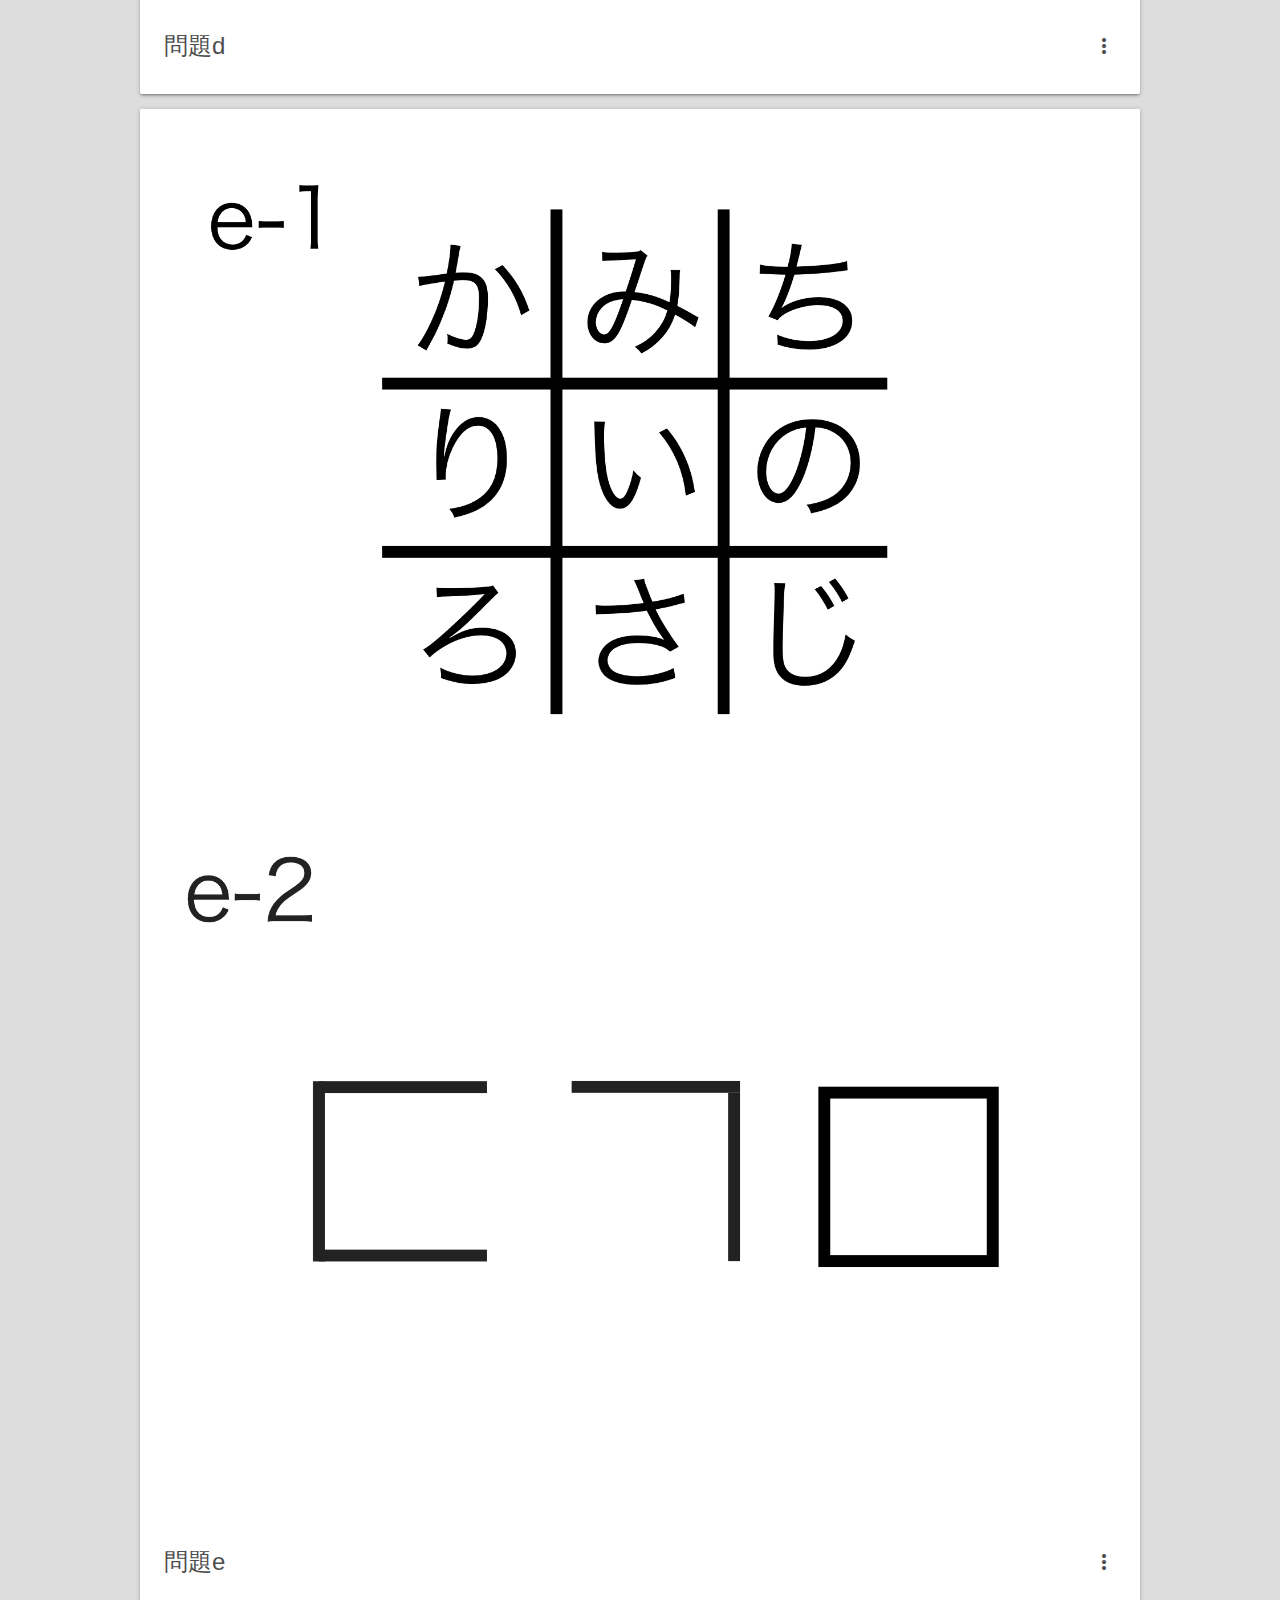
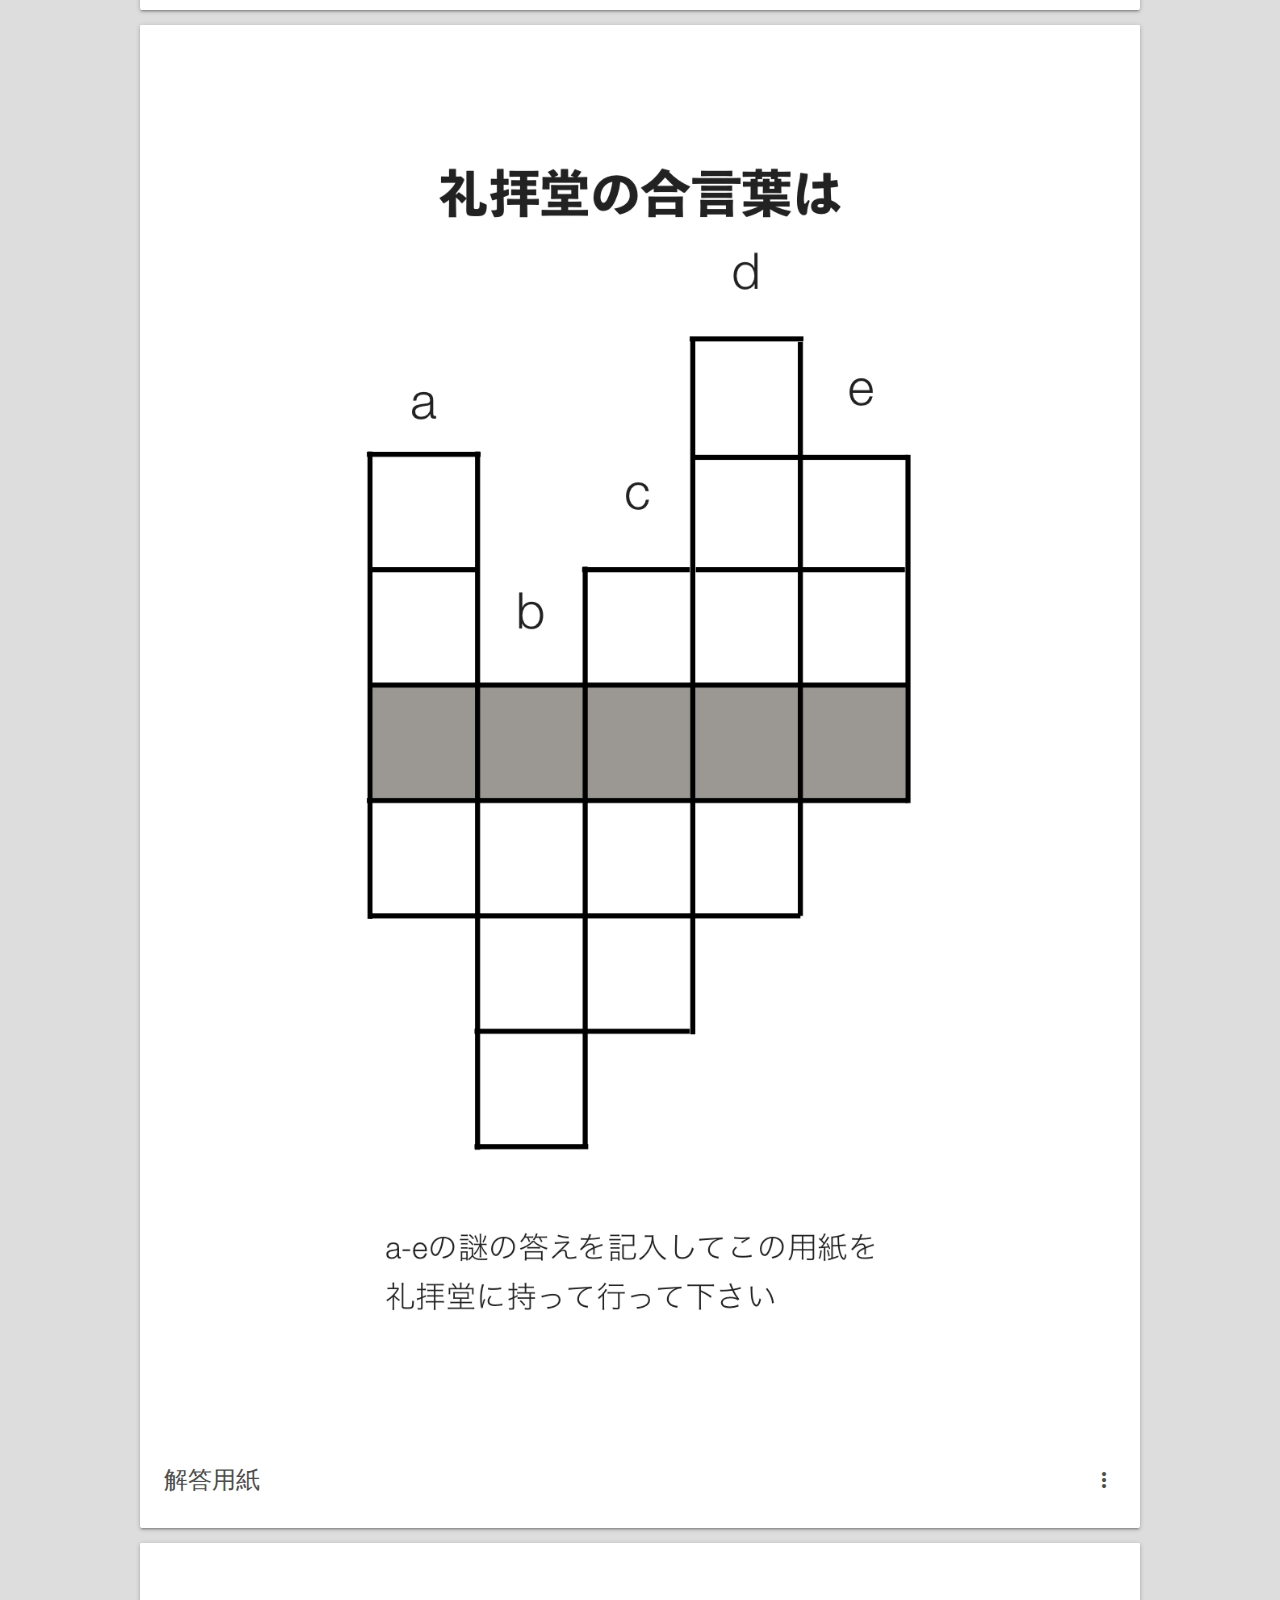
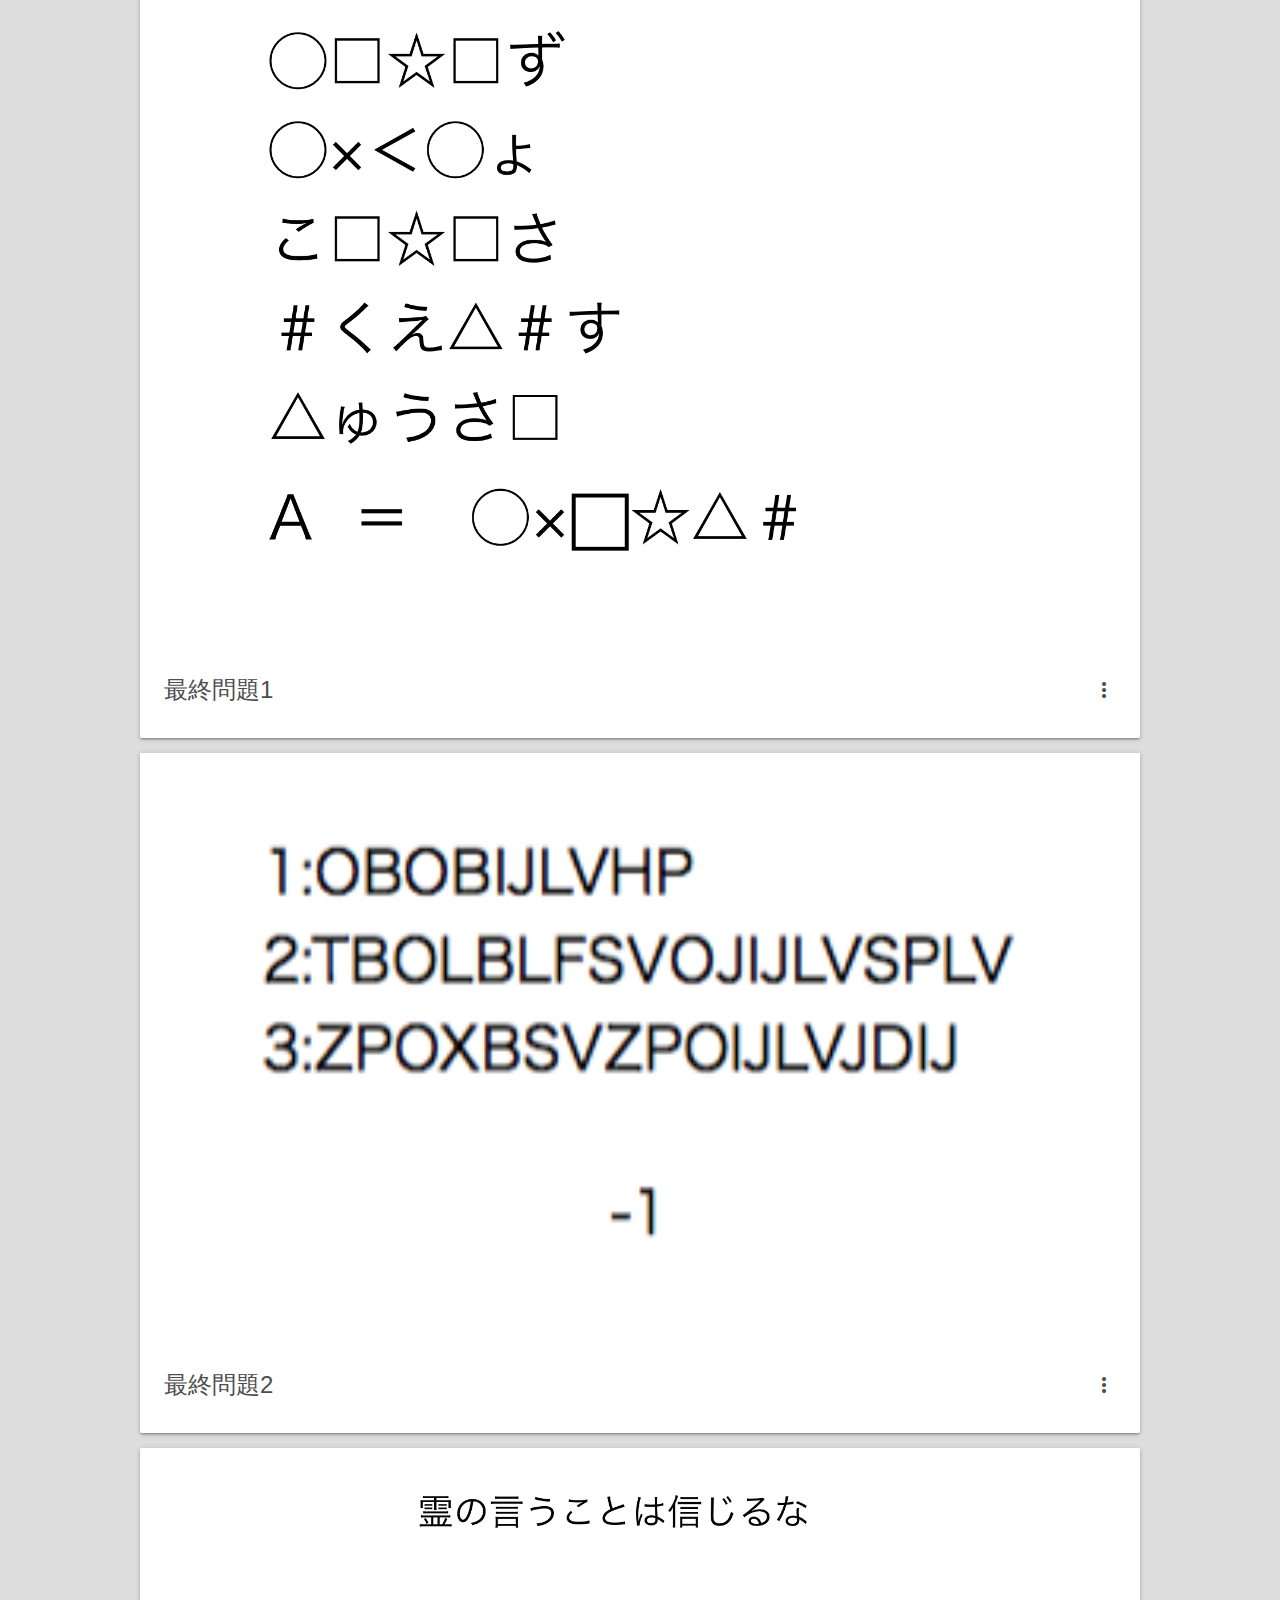
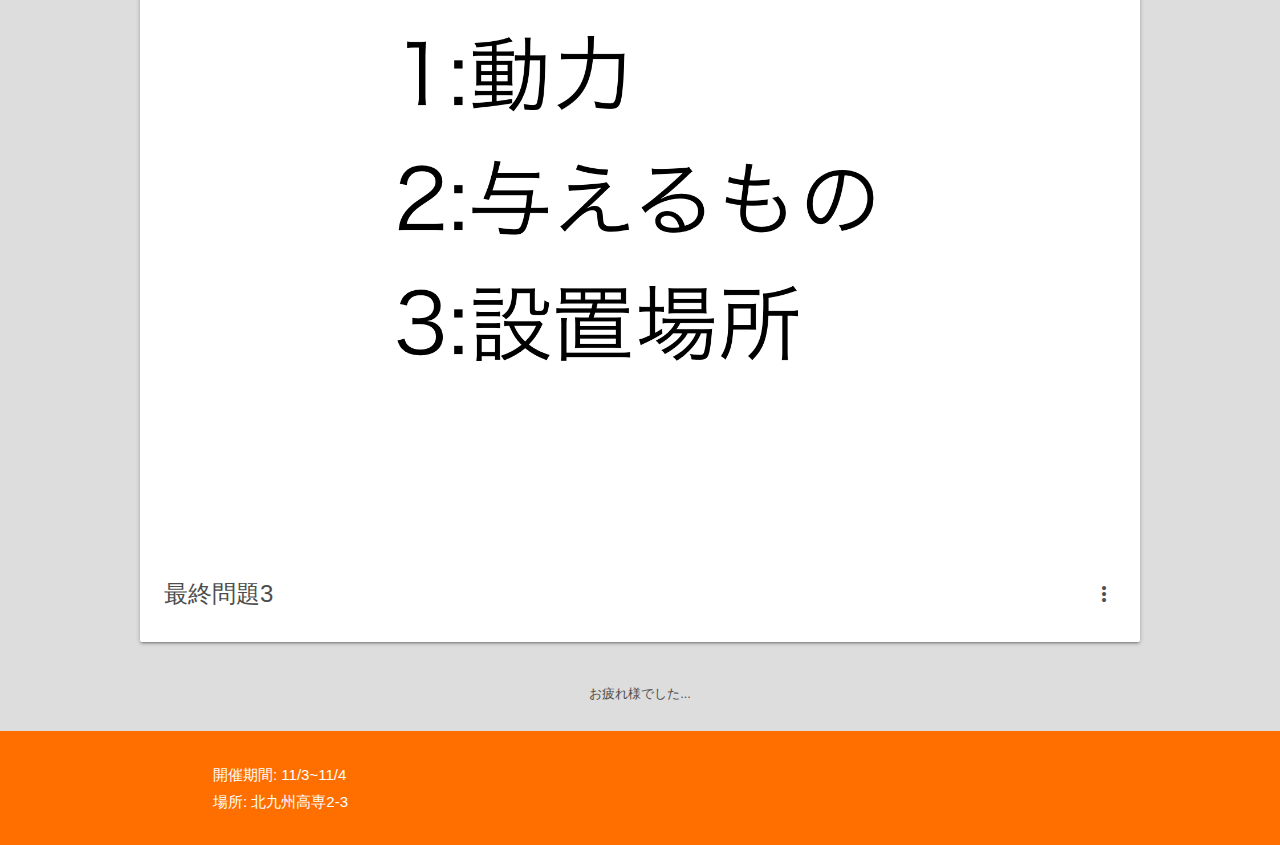
==== commit 3ecabed4: "h" ====
--- a/2-3展示用.html
+++ b/2-3展示用.html
@@ -24,10 +24,12 @@
 	<main>
 		<div class="mc">
 			
+<!--
 			<div class="answers">
 				<p><img src="img/展示1.jpg" alt="展示1"></p>
 				<p><img src="img/展示2.jpg" alt="展示2"></p>
 			</div>
+-->
 			
 			<div class="quizs">
 				<div class="quiz1 card hoverable">
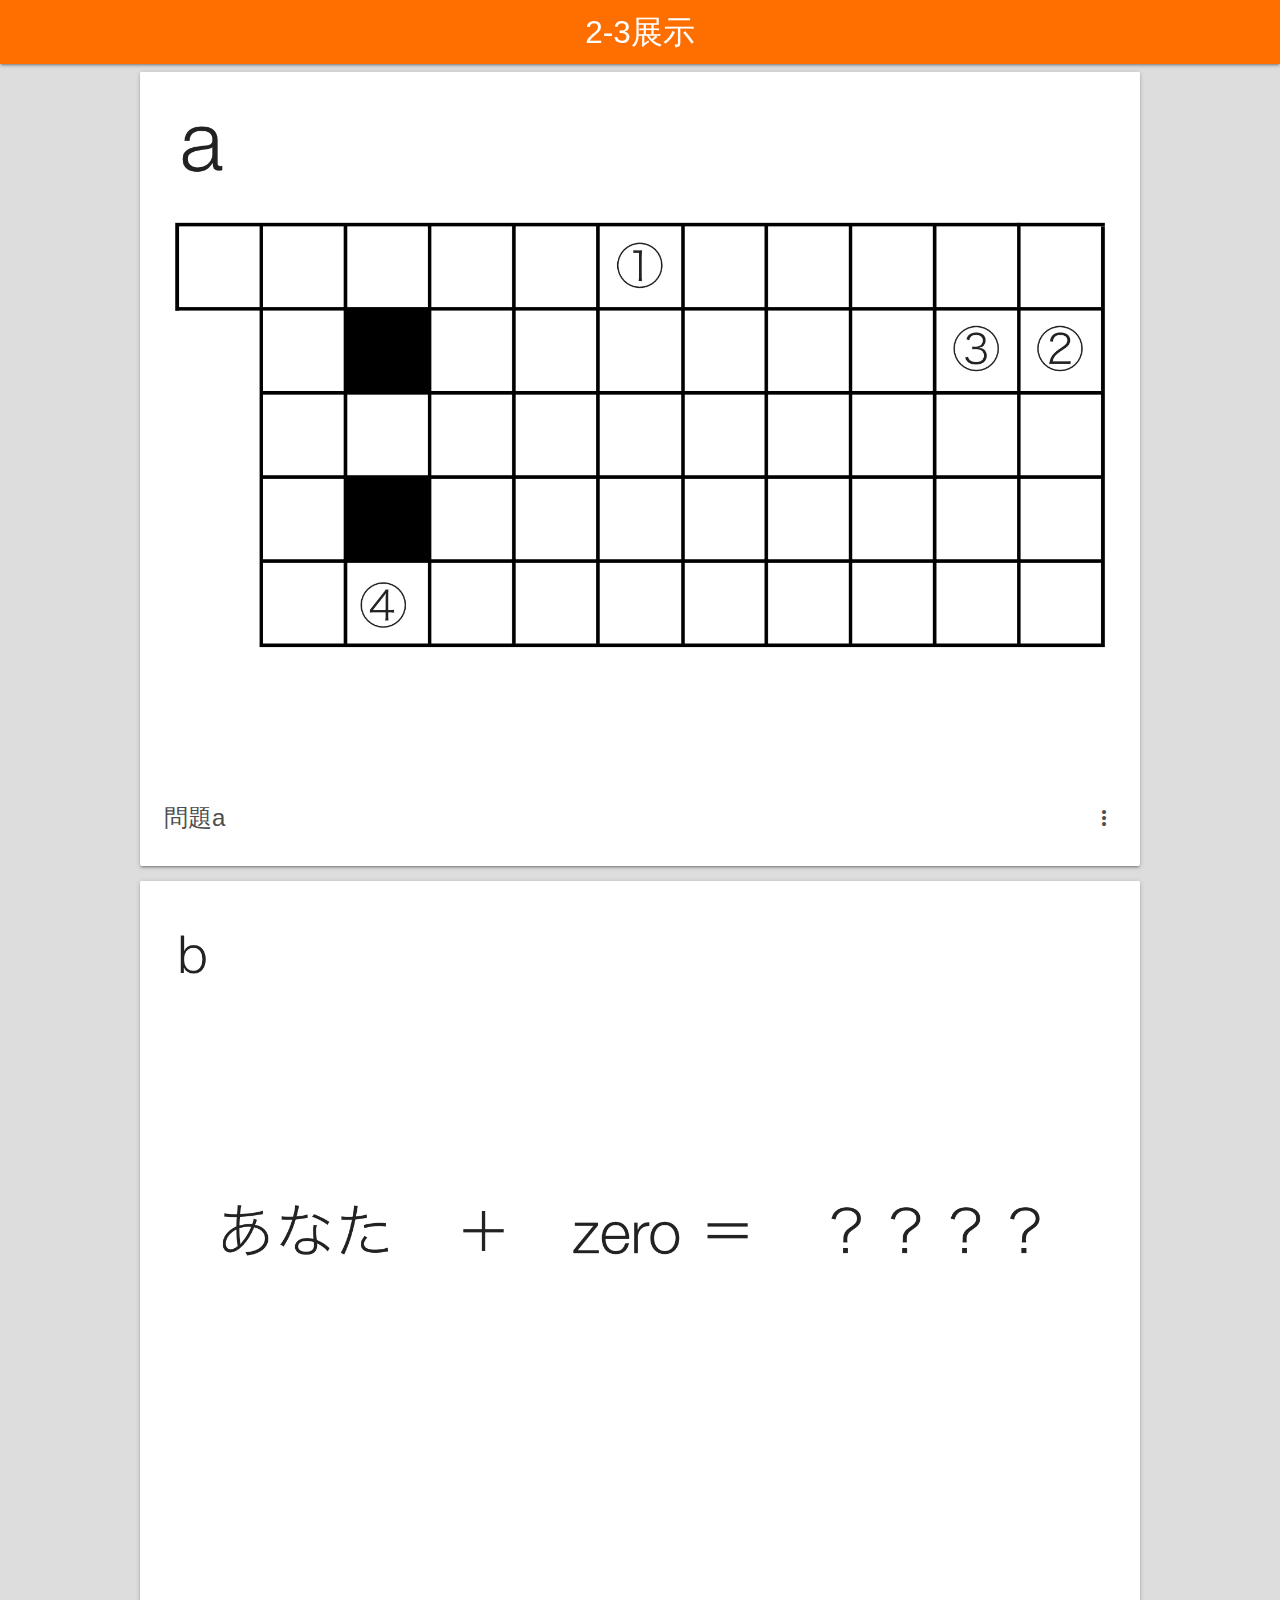
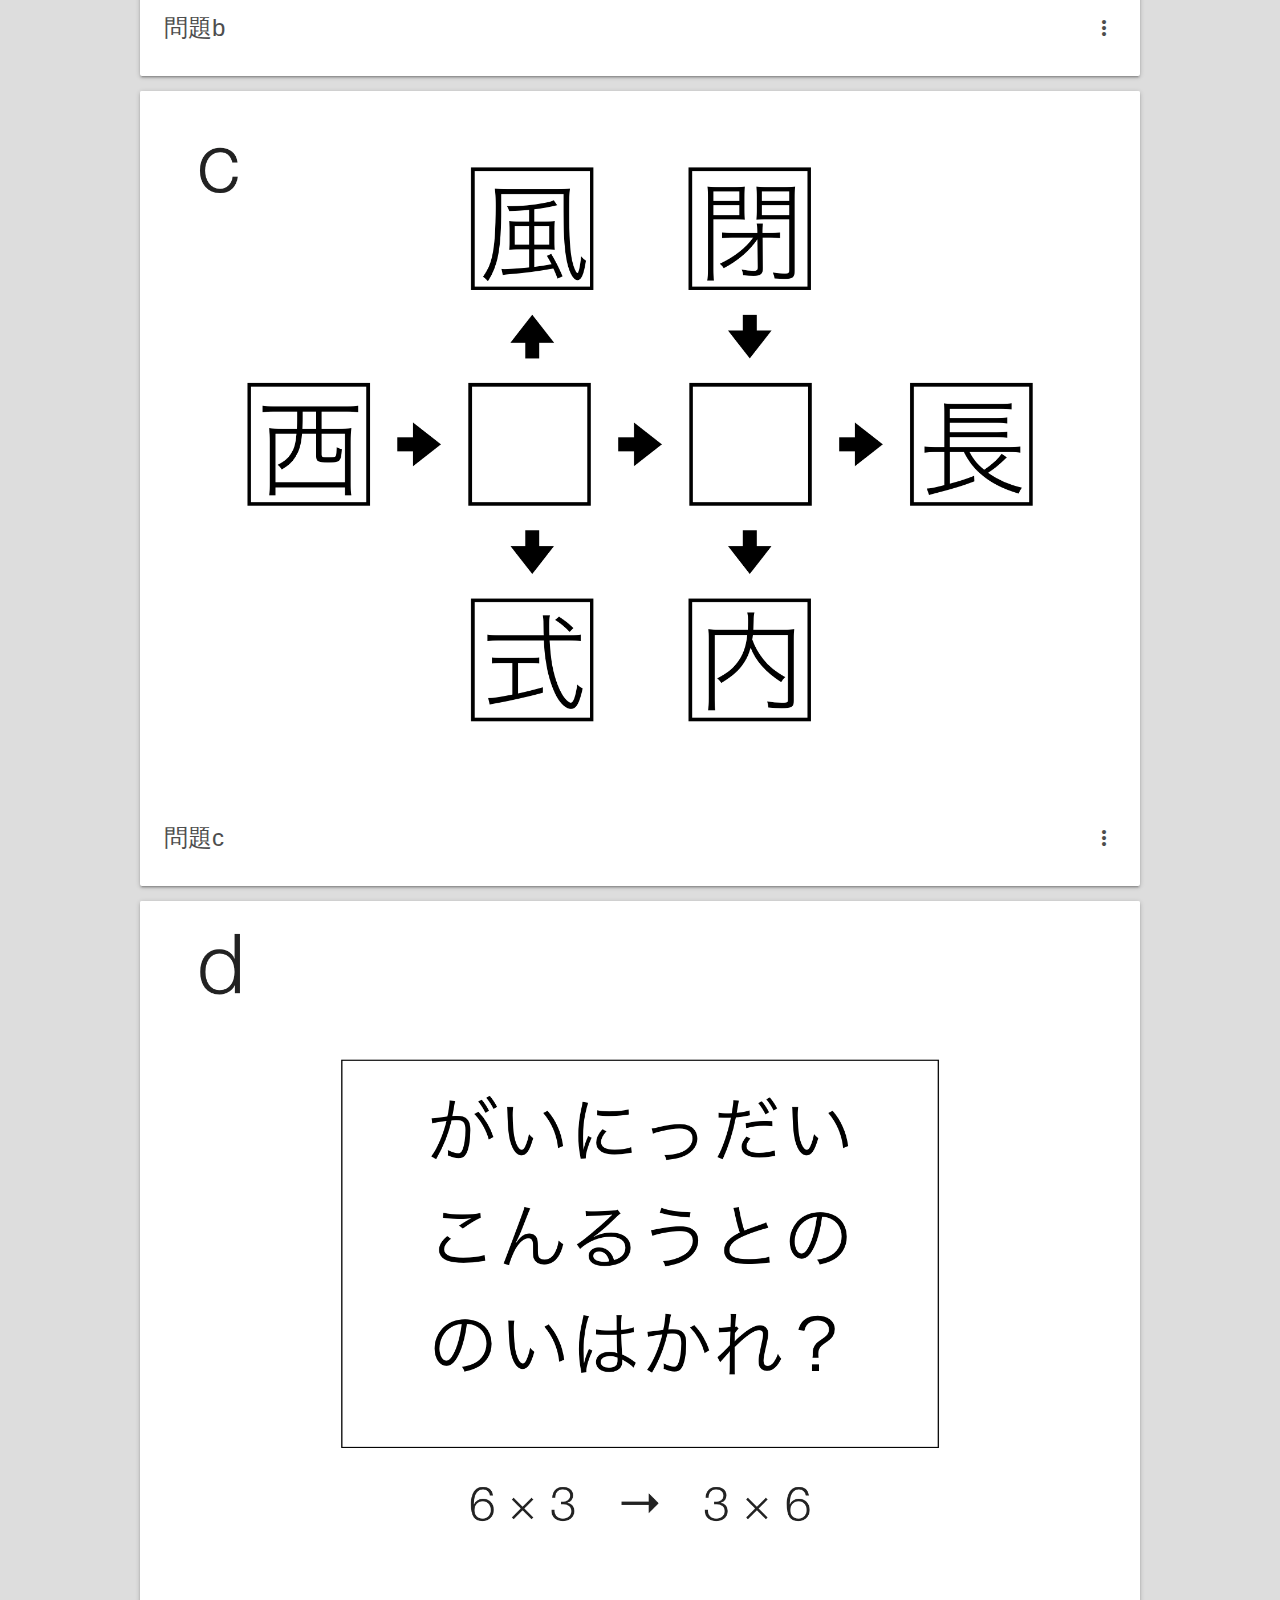
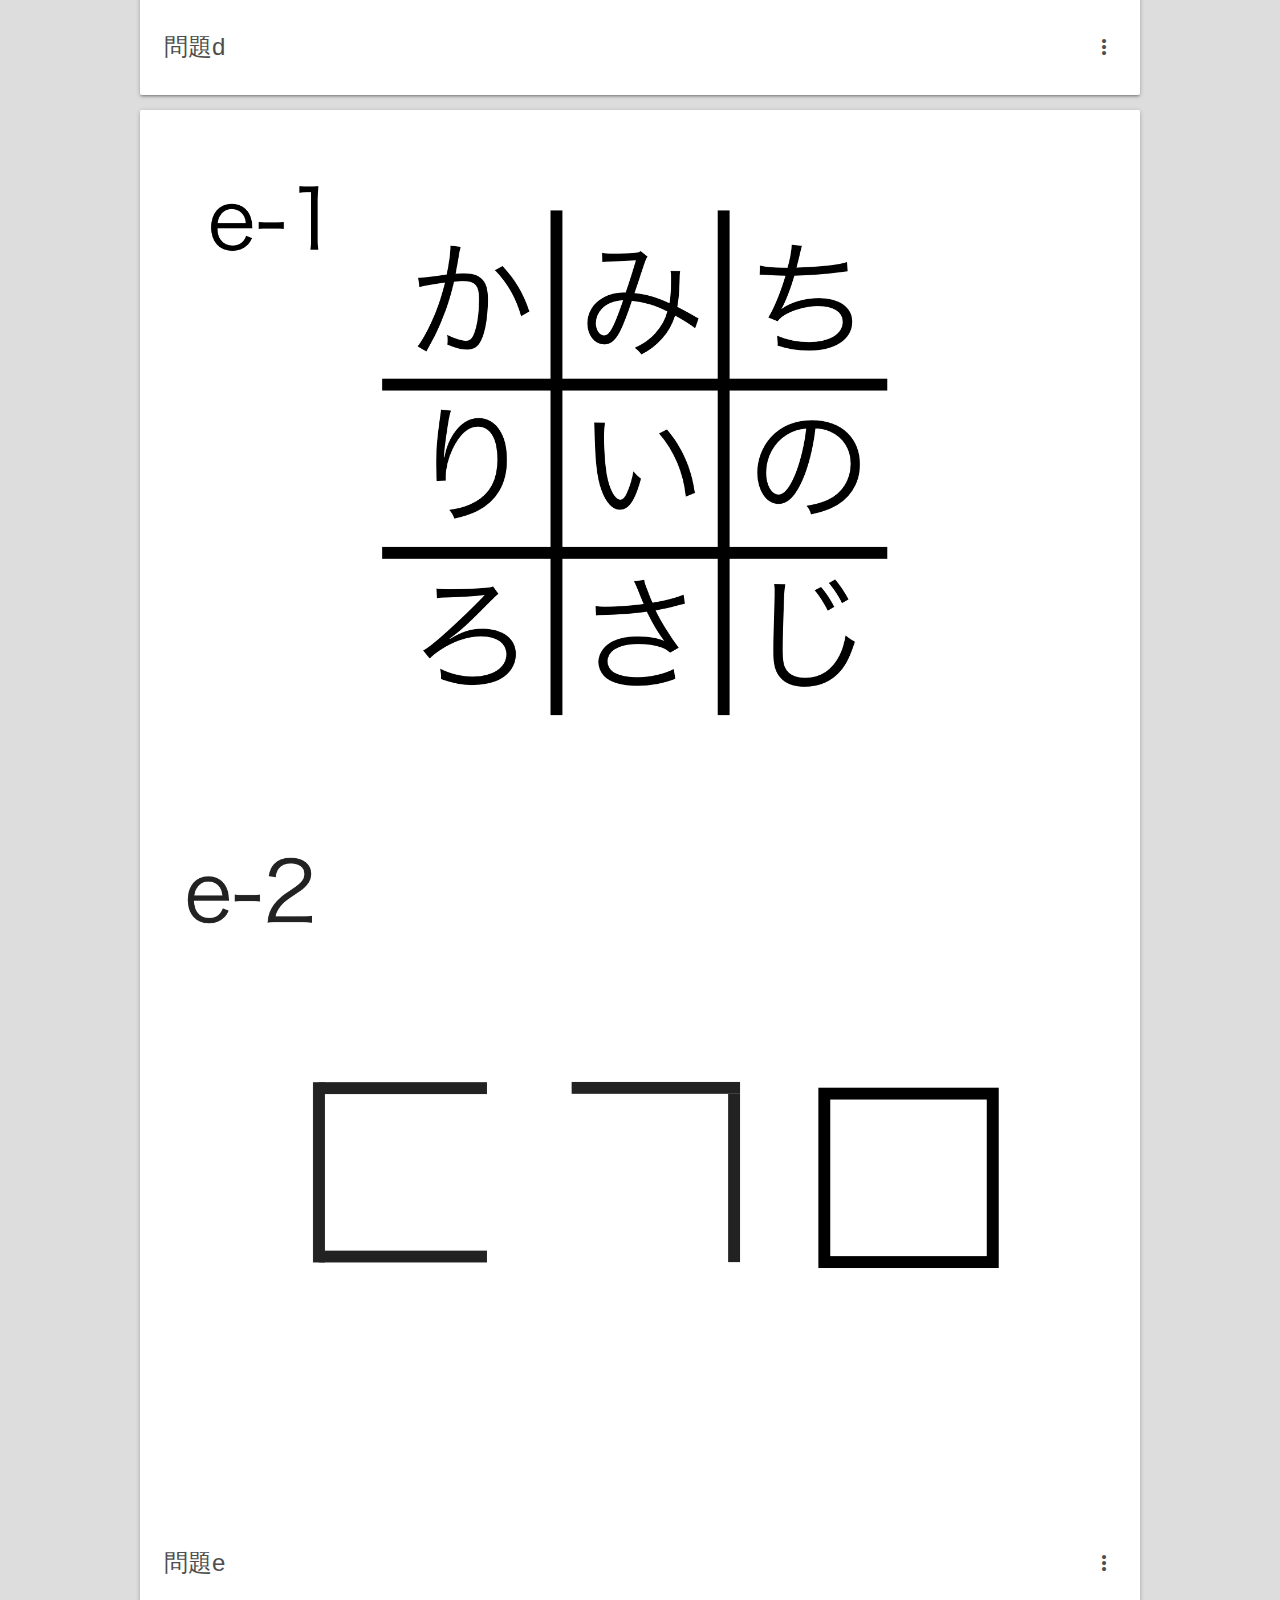
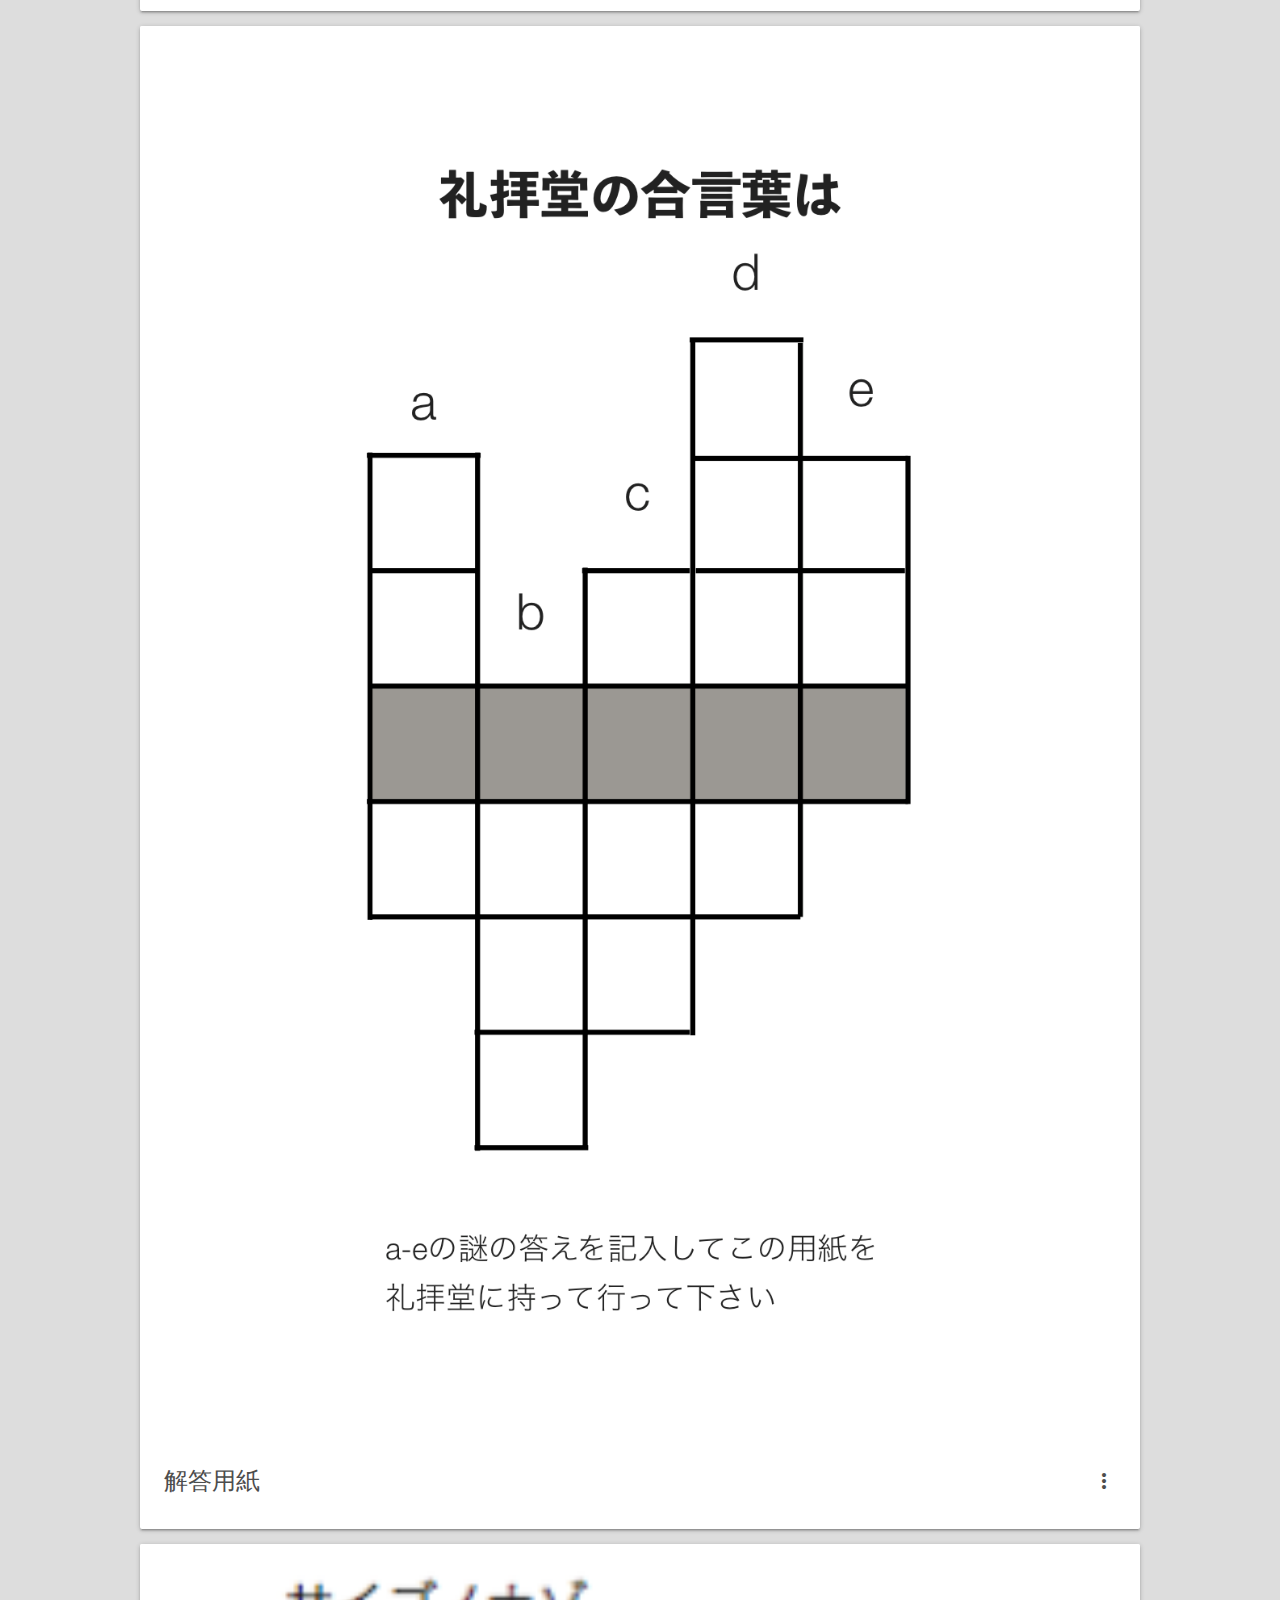
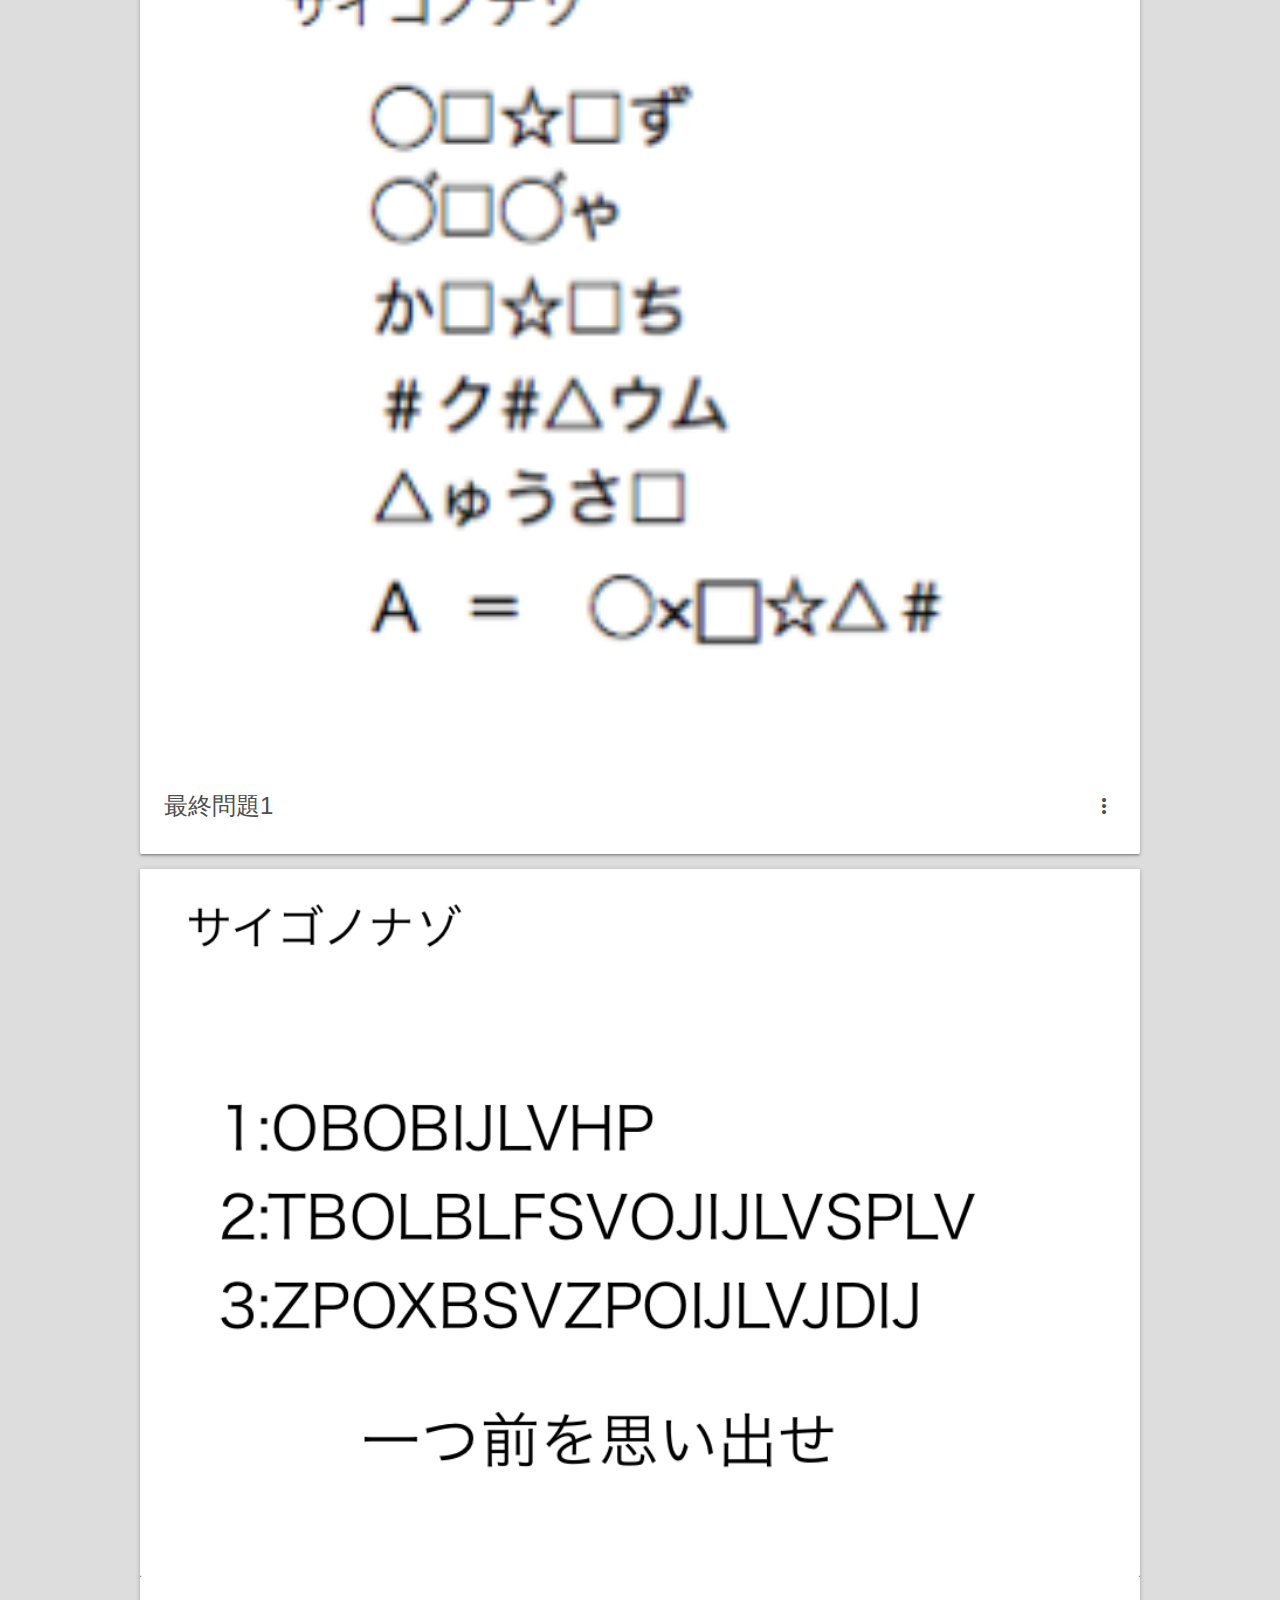
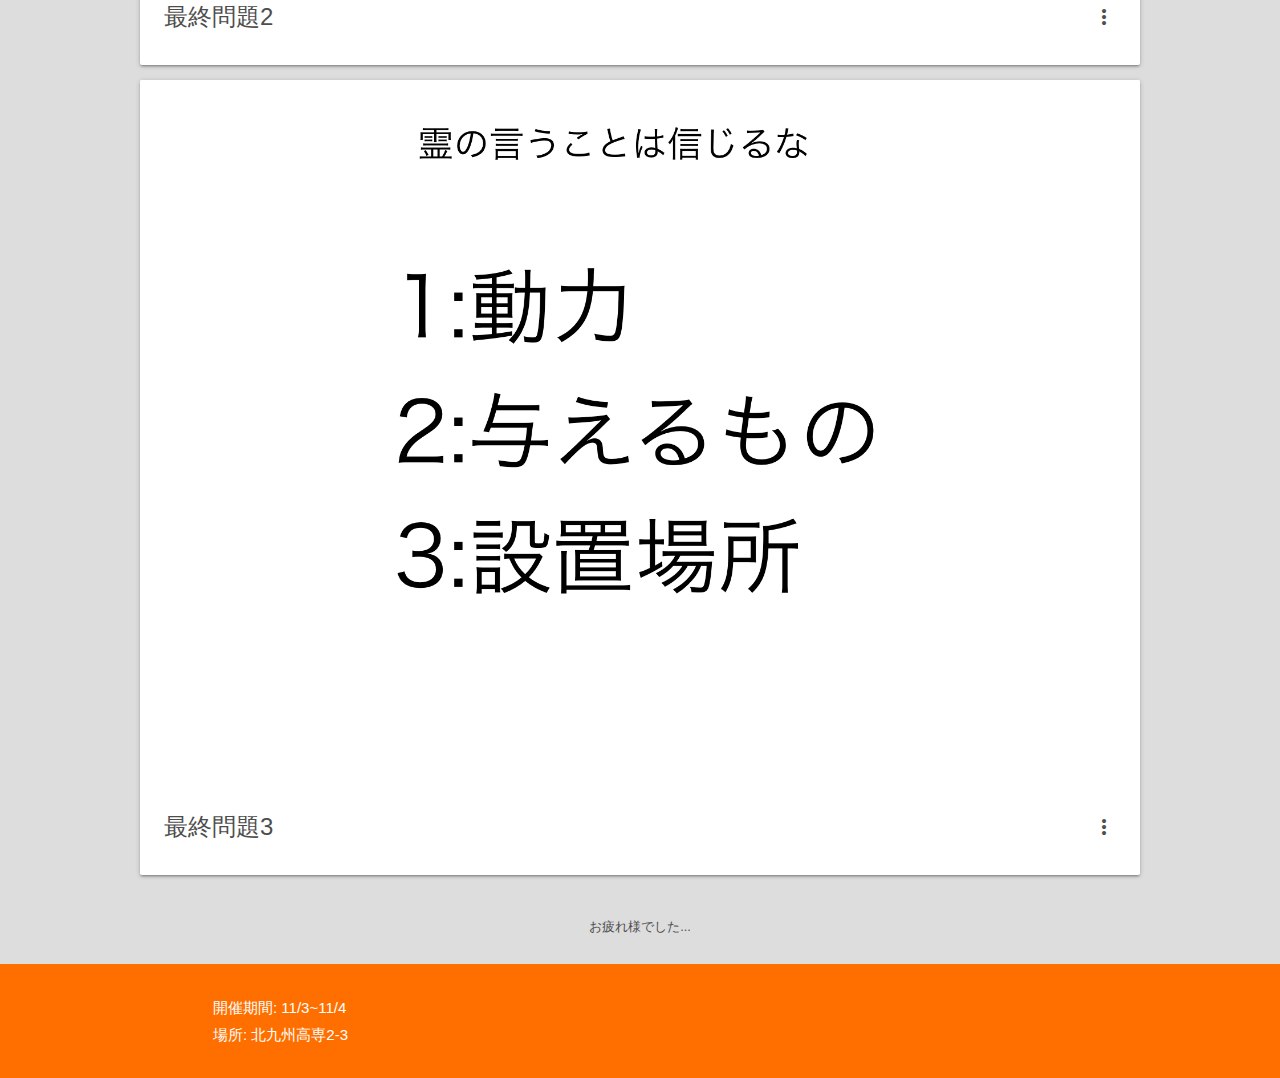
==== commit 9a26169e: "images" ====
--- a/2-3展示用.html
+++ b/2-3展示用.html
@@ -46,14 +46,14 @@
 				</div>
 				<div class="quiz2 card hoverable">
 					<div class="card-image waves-effect waves-block waves-light">
-						<img src="img/b.png" alt="b" class="activator">
+						<img src="img/b-2.png" alt="b" class="activator">
 					</div>
 					<div class="card-content">
 						<span class="card-title activator">問題b<i class="material-icons right">more_vert</i></span>
 					</div>
 					<div class="card-reveal">
 						<span class="card-title">問題b<i class="material-icons right">close</i></span>
-						<p>bの謎の左側は右の言葉をスマホのテンキーで打った時に出る記号になっている。答えは「ゆうれい」</p>
+						<p>あなたを英語になおすと「you」、zeroを日本語になおすと「れい」よって答えは「ゆうれい」となる。</p>
 					</div>
 				</div>
 				<div class="quiz3 card hoverable">
@@ -77,7 +77,7 @@
 					</div>
 					<div class="card-reveal">
 						<span class="card-title">問題d<i class="material-icons right">close</i></span>
-						<p>dの謎は文章を6文字×3行から3文字×6行になるように改行して左から縦に読むと解ける。答えは「洋館(ようかん)」</p>
+						<p>dの謎は文章を6文字×3行から3文字×6行になるように改行して左から縦に読むと解ける。答えは「はなこさん」</p>
 					</div>
 				</div>
 				<div class="quiz5 card hoverable">
@@ -107,26 +107,26 @@
 				</div>
 				<div class="quiz7 card hoverable">
 					<div class="card-image waves-effect waves-block waves-light">
-						<img src="img/最終問題1.png" alt="最終問題1" class="activator">
+						<img src="img/最後の謎.png" alt="最終問題1" class="activator">
 					</div>
 					<div class="card-content">
 						<span class="card-title activator">最終問題1<i class="material-icons right">more_vert</i></span>
 					</div>
 					<div class="card-reveal">
 						<span class="card-title">最終問題1<i class="material-icons right">close</i></span>
-						<p>この問題は記号に当てはまる文字を考える。<br>しんでんず、しやくしょ、こんでんさ、あくえりあす、りゅうさん、となるので<br>○ = し<br>□ = ん<br>☆ = で<br>△ = り<br>☓ = や<br># = あ<br>となり、答えは「シャンデリア」になる。</p>
+						<p>この問題は記号に当てはまる文字を考える.<br>○ = し<br>□ = ん<br>☆ = で<br>△ = り<br>☓ = や<br># = あ<br>となり、答えは「シャンデリア」になる。</p>
 					</div>
 				</div>
 				<div class="quiz8 card hoverable">
 					<div class="card-image waves-effect waves-block waves-light">
-						<img src="img/最終問題3.png" alt="最終問題3" class="activator">
+						<img src="img/追加.png" alt="最終問題3" class="activator">
 					</div>
 					<div class="card-content">
 						<span class="card-title activator">最終問題2<i class="material-icons right">more_vert</i></span>
 					</div>
 					<div class="card-reveal">
 						<span class="card-title">最終問題2<i class="material-icons right">close</i></span>
-						<p>この謎は最終問題の鍵になる。下に書いてある「-1」は上の文章のアルファベットを全て一文字前に置き換えることを表している。よって<br>１:<br>２: <br>３:</p>
+						<p>下の部分に書いてある「一つ前を思い出せ」全ての文字をアルファベット順に1文字前のものにする事を表している。よって、全ての文字をアルファベット順に一つ前に戻す</p>
 					</div>
 				</div>
 				<div class="quiz9 card hoverable">
@@ -138,7 +138,7 @@
 					</div>
 					<div class="card-reveal">
 						<span class="card-title">最終問題3<i class="material-icons right">close</i></span>
-						<p>上の三問を解くと、それぞれ<br>1 <br>2 <br>3 <br>となる。それぞれ計算すると2,3は0、1はになる次に上に書いてある文「霊の言うことは信じるな」となり1が本当の答えとなる。これを、シャンデリアと合わせると「シャンデリア」「動力」となり、答えは「電気」となり、これが脱出の鍵となる。</p>
+						<p>上の三問を解くと、それぞれ<br>1:7-5 <br>2:3×2-6 <br>3:4÷4-1 <br>となる。それぞれ計算すると2,3は0、1は2になる次に上に書いてある文「霊の言うことは信じるな」となり1が本当の答えとなる。これを、シャンデリアと合わせると「シャンデリア」「動力」となり、答えは「電気」となり、これが脱出の鍵となる。</p>
 					</div>
 				</div>
 				<div class="message">
